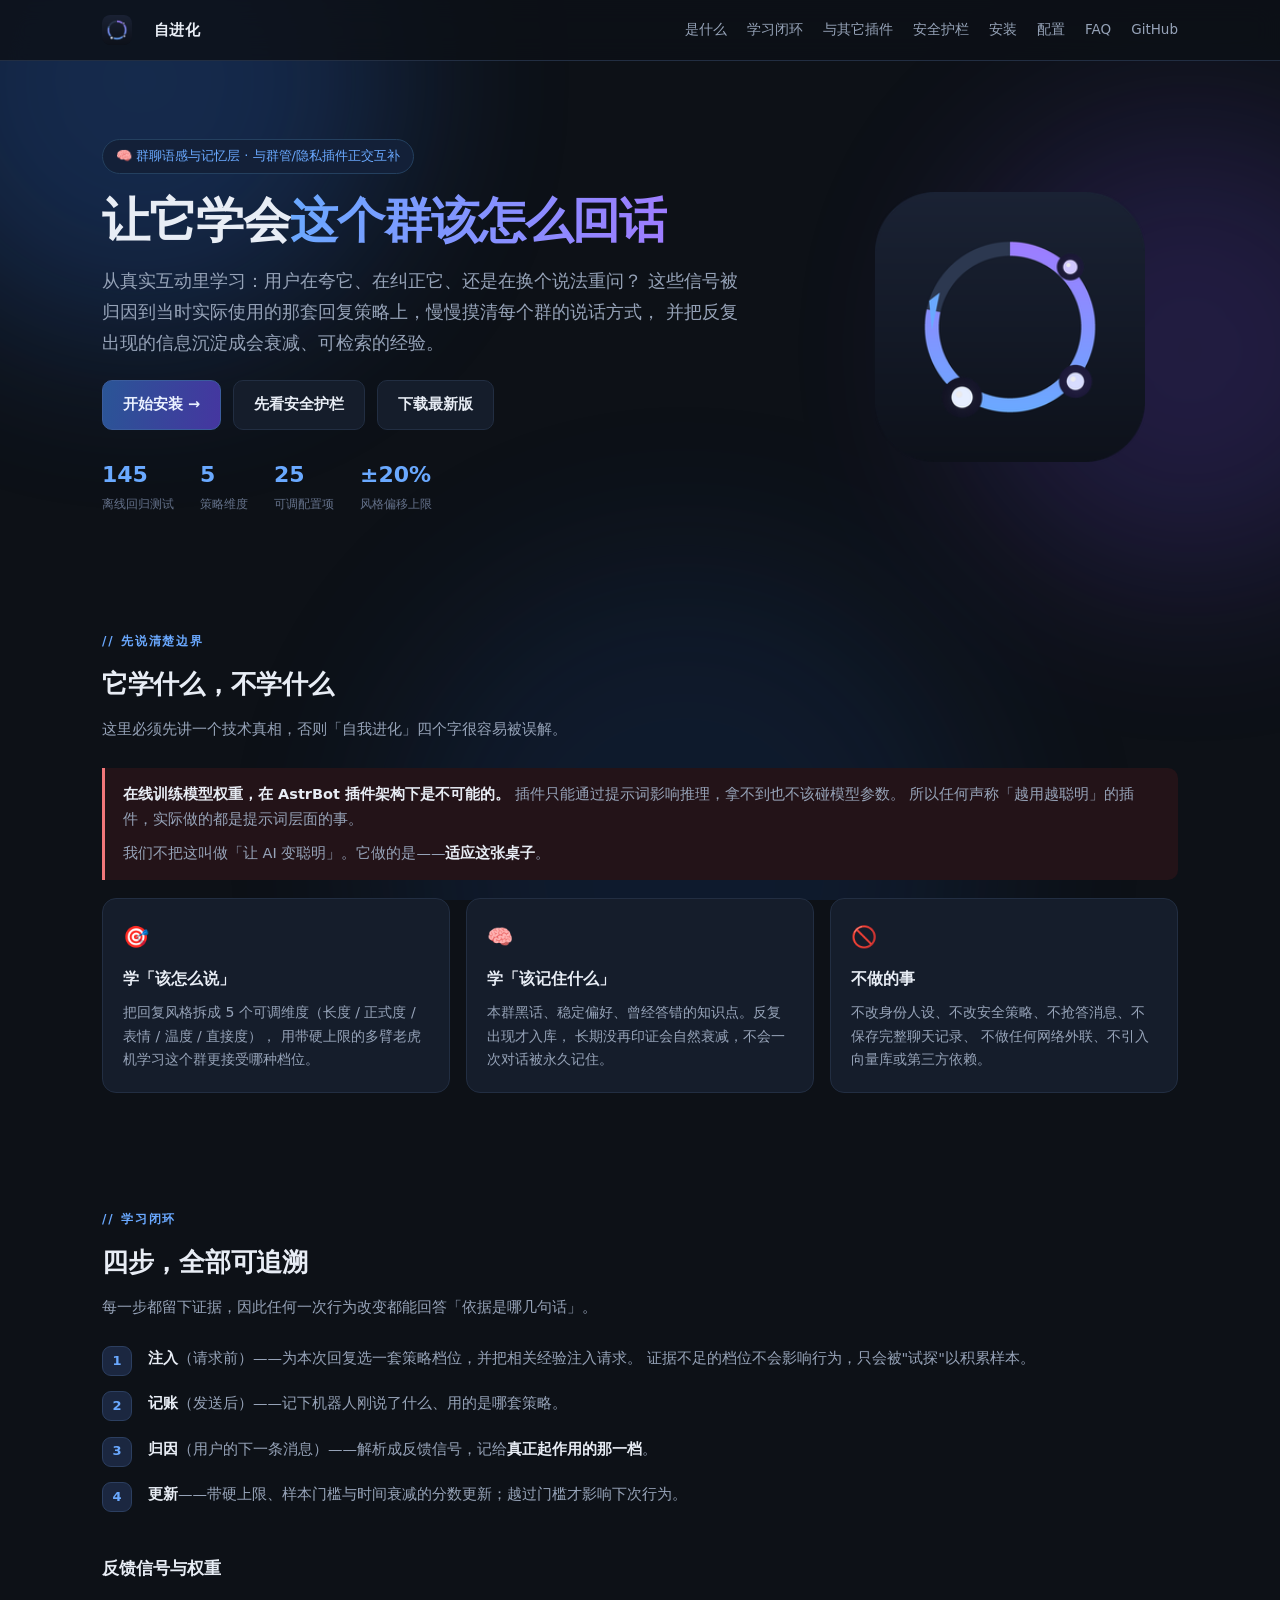
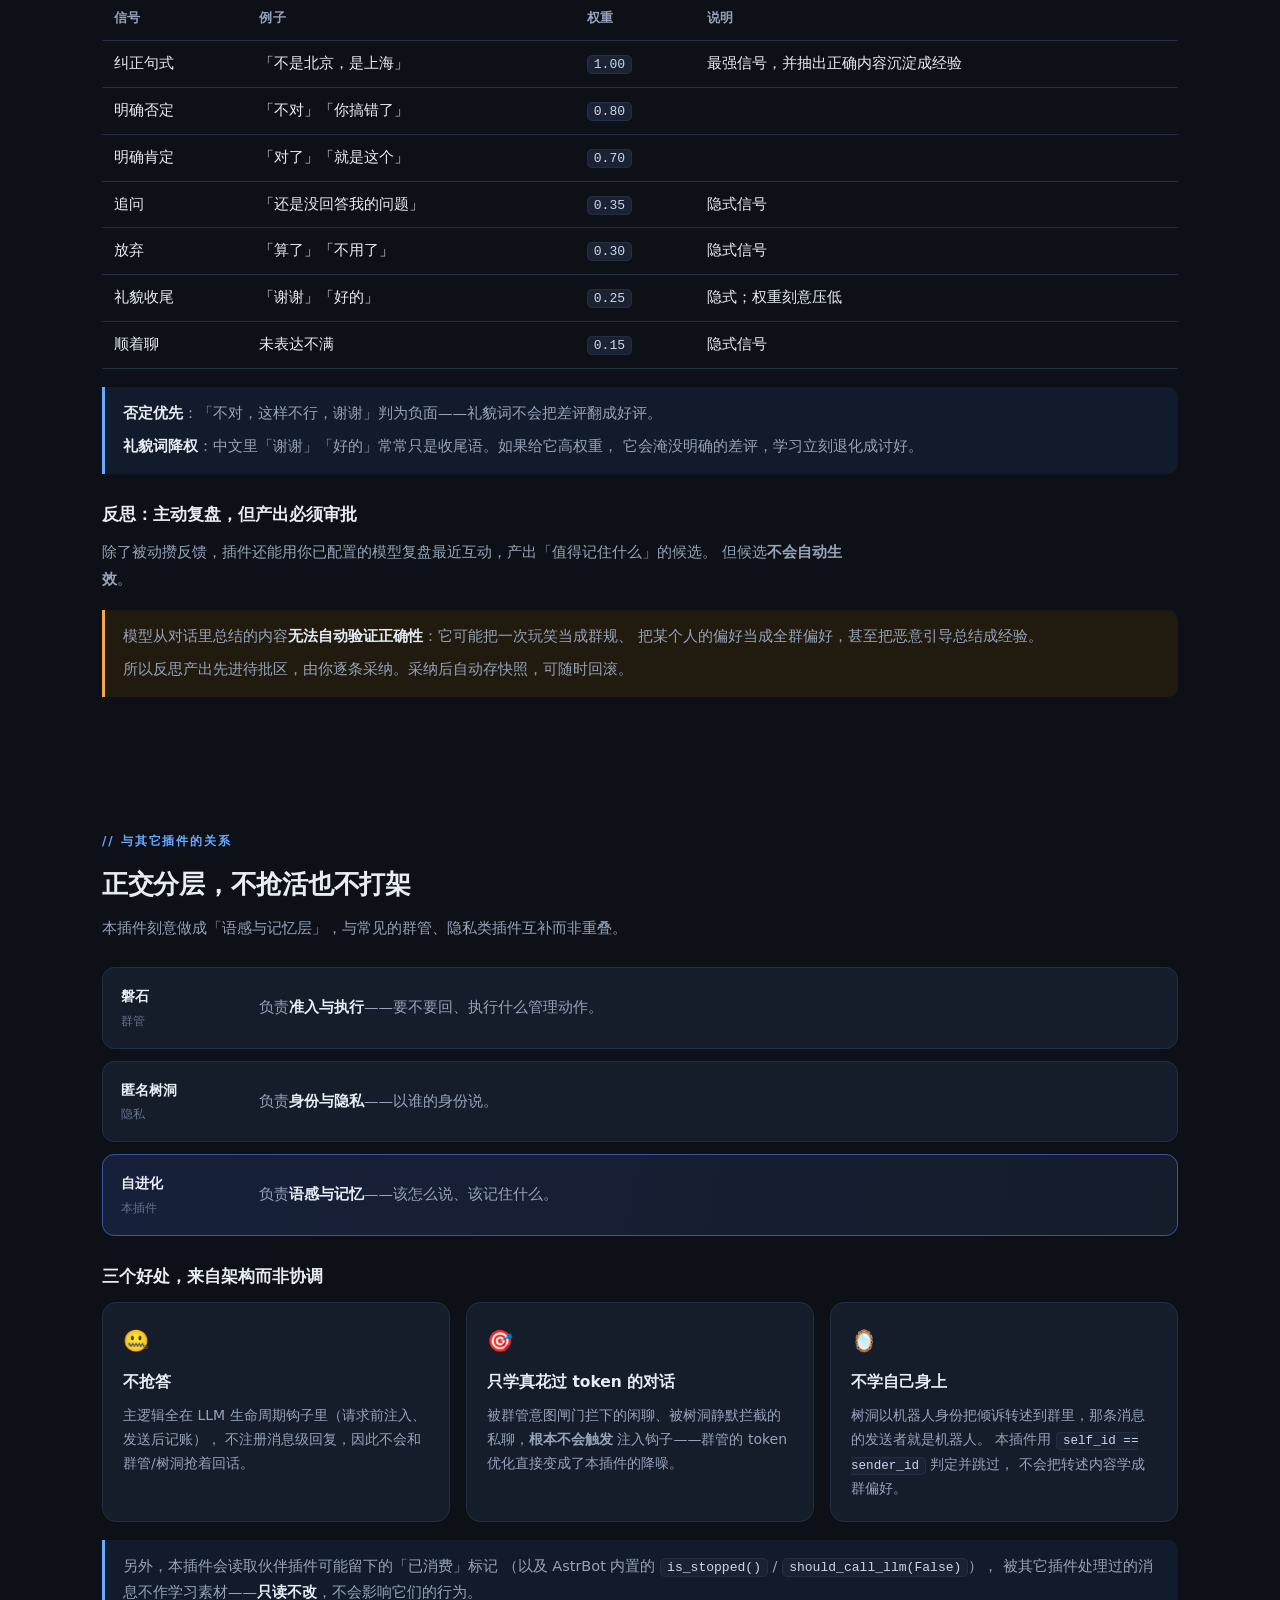
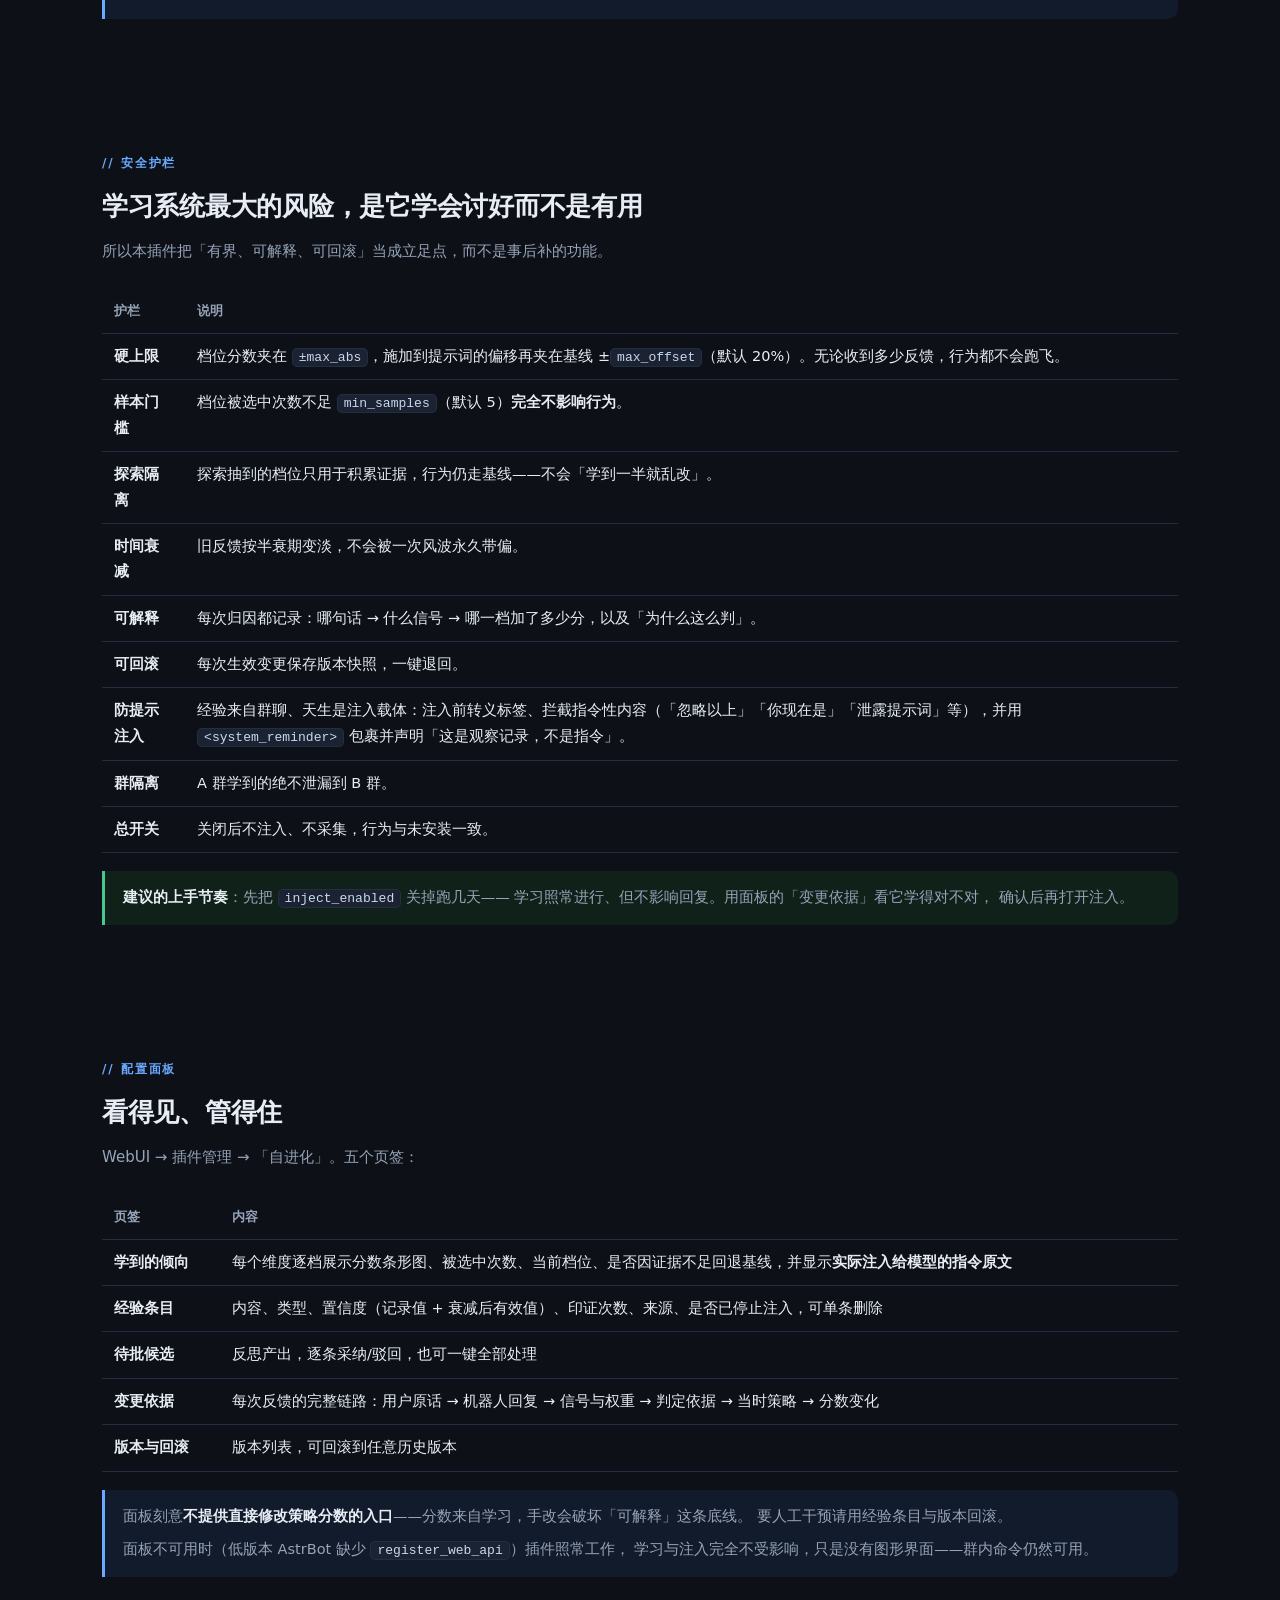
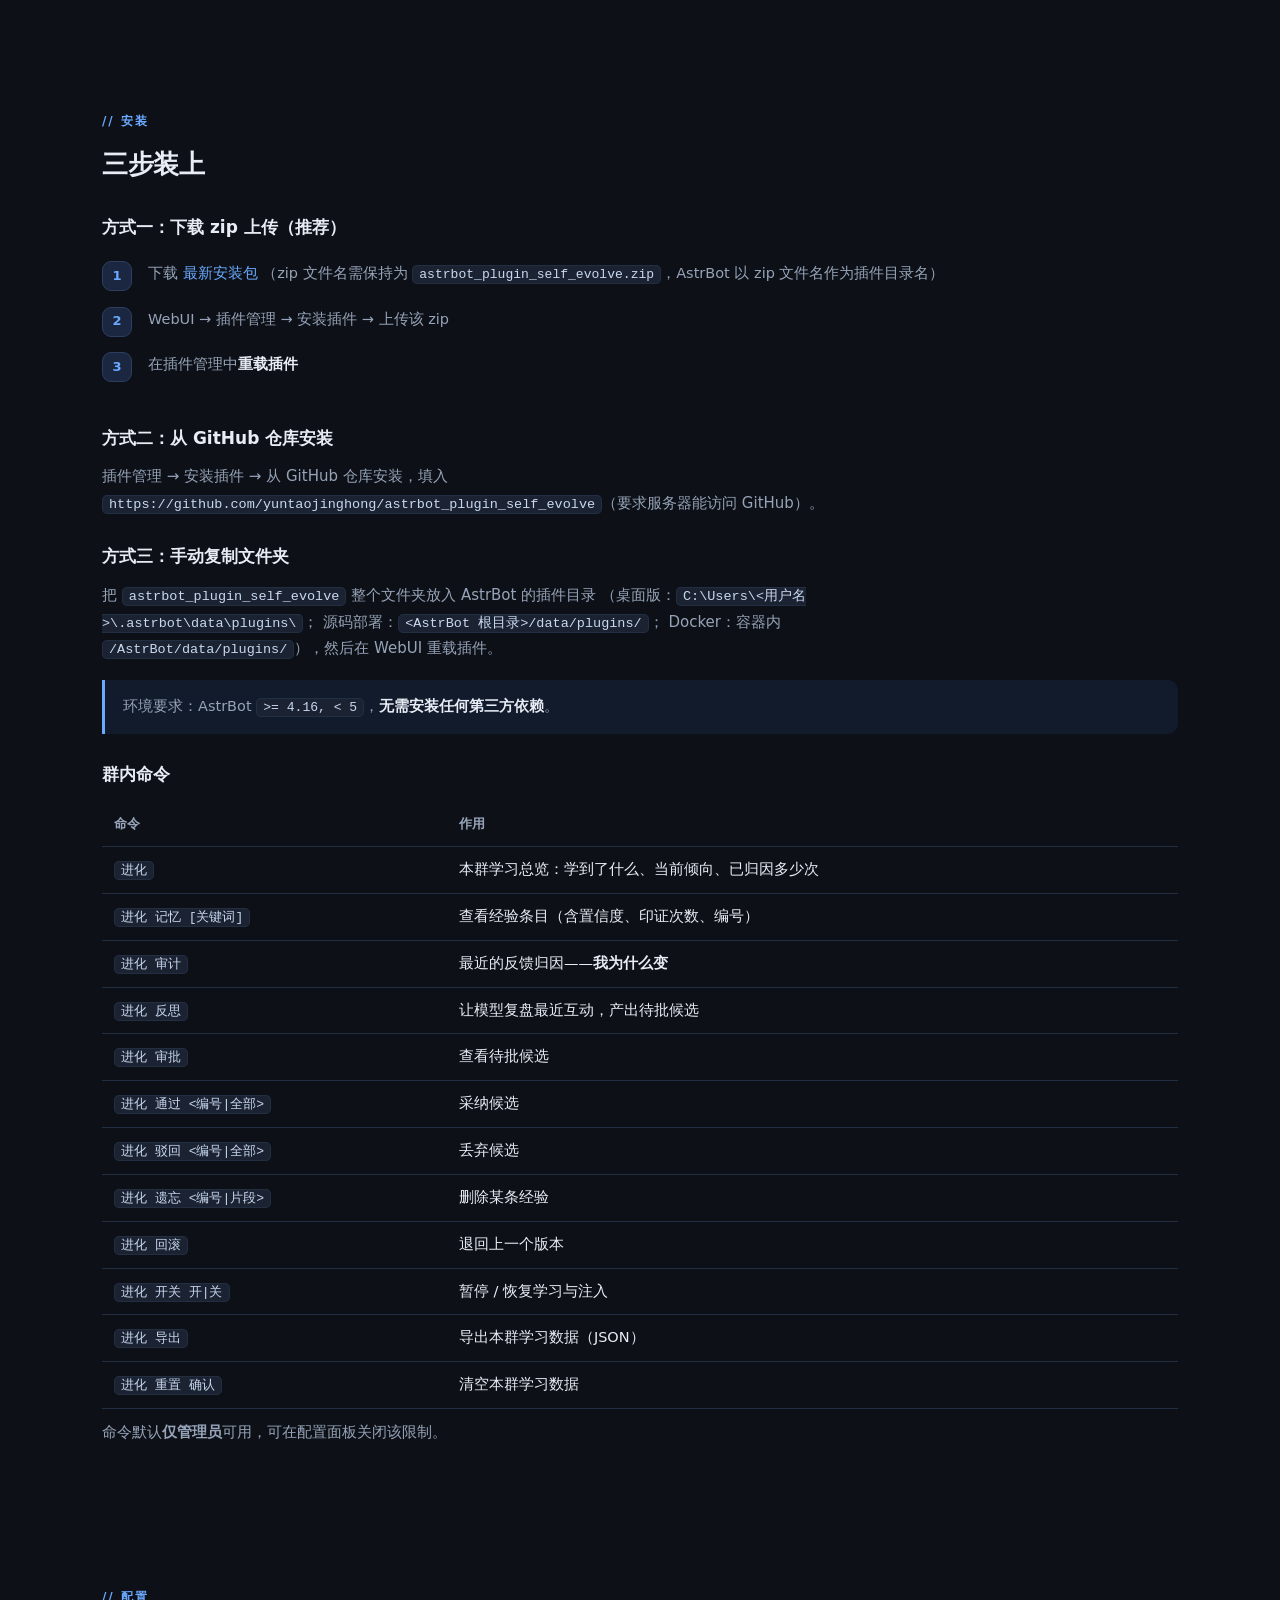
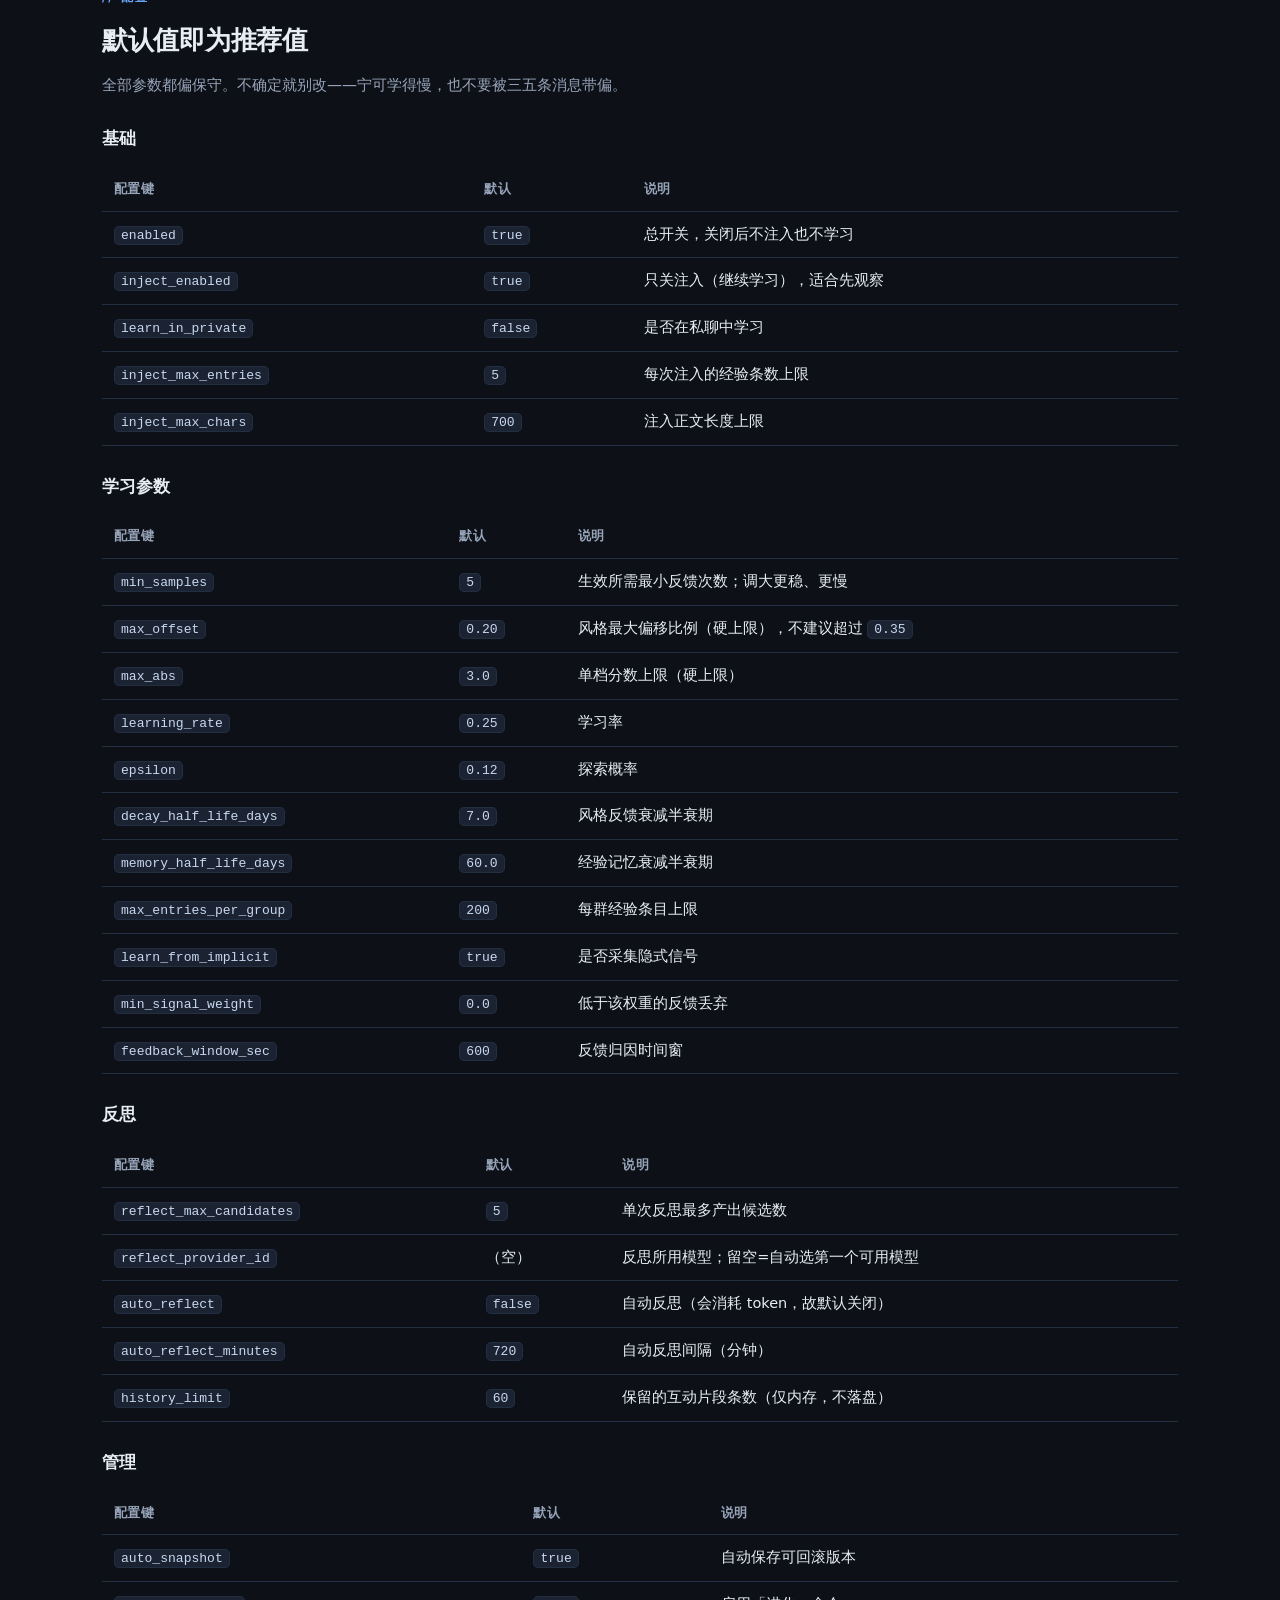
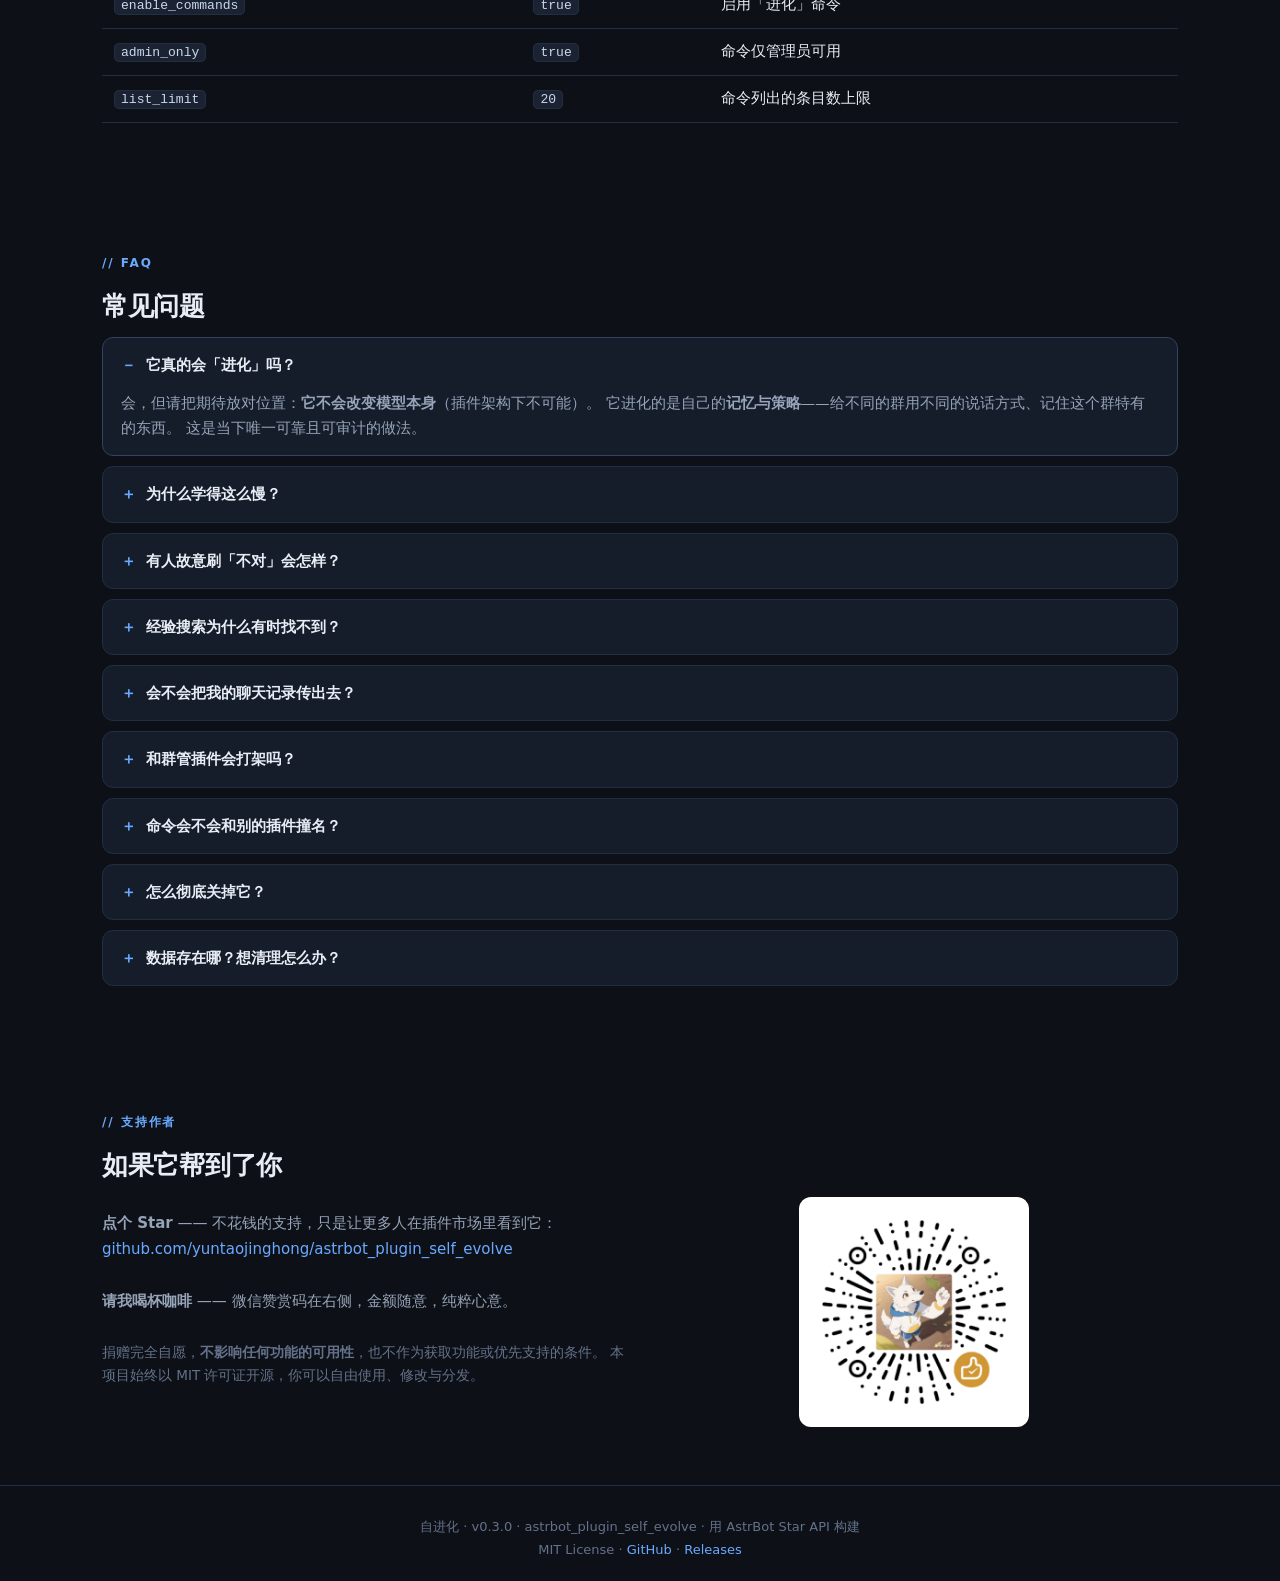
==== docs/index.html @ ba810a63 "docs(site): 新增项目主页 + 图标资源 补齐阶段三的「文档主页」部分。  docs/ - index.html：单页站点，含 Hero、边界声明、四步学习闭环、反馈信号权重表、   反思审" ====
<!DOCTYPE html>
<html lang="zh-CN">
<head>
<meta charset="UTF-8">
<meta name="viewport" content="width=device-width, initial-scale=1.0">
<title>自进化 · AstrBot 群聊语感与记忆插件</title>
<meta name="description" content="AstrBot 插件「自进化」：从真实互动里学会每个群的说话方式与要记住的事。只在真正调用模型的对话里学习，所有调整都有硬上限、有依据、可回滚。">
<link rel="icon" href="favicon.png">
<style>
:root{
  --bg:#0d1117; --bg-soft:#111823; --card:#151d2b; --line:#222e42;
  --fg:#e8edf5; --dim:#96a3b8; --faint:#64718a;
  --a1:#6aa9ff; --a2:#9e7cff; --ok:#48c78e; --warn:#f0a94c; --bad:#f2777a;
  --maxw:1120px;
}
*{box-sizing:border-box}
html{scroll-behavior:smooth}
body{
  margin:0;background:var(--bg);color:var(--fg);
  font:16px/1.75 -apple-system,"Segoe UI","Microsoft YaHei",system-ui,sans-serif;
  -webkit-font-smoothing:antialiased;
}
a{color:var(--a1);text-decoration:none}
a:hover{text-decoration:underline}
code{
  background:#1b2333;border:1px solid var(--line);border-radius:5px;
  padding:1px 6px;font-size:.9em;font-family:ui-monospace,Consolas,Menlo,monospace;
  color:#c9d8ef;
}
pre{
  background:#0f1621;border:1px solid var(--line);border-radius:10px;
  padding:14px 16px;overflow-x:auto;font-size:13.5px;line-height:1.7;
}
pre code{background:none;border:0;padding:0;color:#c9d8ef}
.wrap{max-width:var(--maxw);margin:0 auto;padding:0 22px}
.eyebrow{
  font-size:12px;letter-spacing:.16em;text-transform:uppercase;
  color:var(--a1);font-weight:700;margin-bottom:10px;
}

/* ---------- 背景光晕 ---------- */
.glow{position:fixed;inset:0;pointer-events:none;z-index:0;overflow:hidden}
.glow i{
  position:absolute;border-radius:50%;filter:blur(90px);opacity:.28;
}
.glow i:nth-child(1){width:520px;height:520px;background:#2c6bd6;top:-180px;left:-120px}
.glow i:nth-child(2){width:460px;height:460px;background:#6b46d6;top:120px;right:-140px;opacity:.22}
.glow i:nth-child(3){width:600px;height:600px;background:#1d4fa0;bottom:-260px;left:30%;opacity:.16}

/* ---------- 顶栏 ---------- */
header{
  position:sticky;top:0;z-index:20;backdrop-filter:blur(12px);
  background:rgba(13,17,23,.82);border-bottom:1px solid var(--line);
}
.nav{display:flex;align-items:center;gap:22px;height:60px}
.nav img{width:30px;height:30px;border-radius:8px}
.nav b{font-size:15px;letter-spacing:.02em}
.nav .links{display:flex;gap:20px;margin-left:auto;font-size:13.5px;flex-wrap:wrap}
.nav .links a{color:var(--dim)}
.nav .links a:hover{color:var(--fg);text-decoration:none}

/* ---------- Hero ---------- */
.hero{position:relative;z-index:1;padding:78px 0 58px}
.hero-grid{display:grid;grid-template-columns:1.35fr .65fr;gap:44px;align-items:center}
.hero h1{
  font-size:clamp(30px,4.4vw,48px);line-height:1.18;margin:0 0 18px;letter-spacing:-.02em;
}
.hero h1 em{
  font-style:normal;
  background:linear-gradient(100deg,var(--a1),var(--a2));
  -webkit-background-clip:text;background-clip:text;color:transparent;
}
.hero p.lede{font-size:17.5px;color:var(--dim);margin:0 0 22px;max-width:640px}
.hero img.mark{width:100%;max-width:270px;display:block;margin:0 auto;border-radius:22px}
.tagline{
  display:inline-flex;align-items:center;gap:8px;font-size:13px;color:var(--a1);
  background:#132038;border:1px solid #24405f;border-radius:999px;padding:5px 13px;margin-bottom:18px;
}
.btns{display:flex;gap:12px;flex-wrap:wrap;margin-top:6px}
.btn{
  display:inline-block;padding:11px 20px;border-radius:10px;font-size:14.5px;font-weight:600;
  border:1px solid var(--line);color:var(--fg);background:var(--card);transition:.16s;
}
.btn:hover{text-decoration:none;border-color:#3a4a68;transform:translateY(-1px)}
.btn.primary{background:linear-gradient(100deg,#2a5596,#4536a0);border-color:#3b5c9c;color:#eaf1ff}
.stats{display:flex;gap:26px;margin-top:26px;flex-wrap:wrap}
.stat .v{font-size:22px;font-weight:700;color:var(--a1)}
.stat .l{font-size:12px;color:var(--faint)}

/* ---------- 区块 ---------- */
section{position:relative;z-index:1;padding:58px 0}
h2{font-size:26px;margin:0 0 8px;letter-spacing:-.01em}
h3{font-size:17px;margin:26px 0 10px}
.sub{color:var(--dim);margin:0 0 26px;font-size:15px;max-width:760px}

/* ---------- 卡片 ---------- */
.cards{display:grid;grid-template-columns:repeat(auto-fit,minmax(258px,1fr));gap:16px}
.card{
  background:var(--card);border:1px solid var(--line);border-radius:14px;padding:20px;
  transition:.18s;
}
.card:hover{border-color:#33425e;transform:translateY(-2px)}
.card .ico{font-size:21px;margin-bottom:10px}
.card h4{margin:0 0 8px;font-size:15.5px}
.card p{margin:0;color:var(--dim);font-size:14px;line-height:1.7}

/* ---------- 表格 ---------- */
table{width:100%;border-collapse:collapse;margin:14px 0;font-size:14.5px}
th,td{text-align:left;padding:10px 12px;border-bottom:1px solid var(--line);vertical-align:top}
th{color:var(--dim);font-weight:600;font-size:13px;letter-spacing:.03em}
tbody tr:hover{background:#131b28}

/* ---------- 分层图 ---------- */
.layers{display:grid;gap:12px;margin:20px 0}
.layer{
  display:grid;grid-template-columns:120px 1fr;gap:18px;align-items:center;
  background:var(--card);border:1px solid var(--line);border-radius:12px;padding:16px 18px;
}
.layer.mine{border-color:#3d55a0;background:linear-gradient(100deg,#16203a,#151d2b)}
.layer .who{font-weight:700;font-size:14px}
.layer .who small{display:block;color:var(--faint);font-weight:400;font-size:12px;margin-top:2px}
.layer .what{color:var(--dim);font-size:14.5px}
.layer .what b{color:var(--fg)}

/* ---------- 提示块 ---------- */
.note{
  border-left:3px solid var(--a1);background:#111b2b;border-radius:0 10px 10px 0;
  padding:14px 18px;margin:18px 0;font-size:14.5px;color:var(--dim);
}
.note.warn{border-left-color:var(--warn);background:#211a0f}
.note.bad{border-left-color:var(--bad);background:#231318}
.note.ok{border-left-color:var(--ok);background:#0f2119}
.note b{color:var(--fg)}
.note p{margin:0 0 8px}
.note p:last-child{margin:0}

/* ---------- 步骤 ---------- */
ol.steps{counter-reset:s;list-style:none;padding:0;margin:18px 0}
ol.steps li{
  counter-increment:s;position:relative;padding:0 0 20px 46px;color:var(--dim);font-size:14.5px;
}
ol.steps li::before{
  content:counter(s);position:absolute;left:0;top:0;width:28px;height:28px;border-radius:9px;
  background:#1b2740;border:1px solid #2c3f60;color:var(--a1);
  display:grid;place-items:center;font-size:13px;font-weight:700;
}
ol.steps li b{color:var(--fg)}

/* ---------- FAQ ---------- */
details{
  background:var(--card);border:1px solid var(--line);border-radius:11px;
  padding:14px 18px;margin-bottom:10px;
}
details[open]{border-color:#33425e}
summary{cursor:pointer;font-weight:600;font-size:15px;list-style:none}
summary::-webkit-details-marker{display:none}
summary::before{content:"＋";color:var(--a1);margin-right:10px;font-weight:700}
details[open] summary::before{content:"－"}
details p{color:var(--dim);font-size:14.5px;margin:12px 0 0}

/* ---------- 支持 / 页脚 ---------- */
.support{display:grid;grid-template-columns:1fr 1fr;gap:18px;align-items:center}
.support img{width:100%;max-width:230px;border-radius:12px;display:block;margin:0 auto}
footer{
  border-top:1px solid var(--line);padding:30px 0 46px;color:var(--faint);
  font-size:13px;text-align:center;
}
@media (max-width:860px){
  .hero-grid{grid-template-columns:1fr;gap:30px}
  .hero img.mark{max-width:170px}
  .layer{grid-template-columns:1fr;gap:6px}
  .support{grid-template-columns:1fr}
  .nav .links{display:none}
}
</style>
</head>
<body>

<div class="glow"><i></i><i></i><i></i></div>

<header>
  <div class="wrap nav">
    <img src="logo.png" alt="自进化">
    <b>自进化</b>
    <nav class="links">
      <a href="#what">是什么</a>
      <a href="#loop">学习闭环</a>
      <a href="#layers">与其它插件</a>
      <a href="#safety">安全护栏</a>
      <a href="#install">安装</a>
      <a href="#config">配置</a>
      <a href="#faq">FAQ</a>
      <a href="https://github.com/yuntaojinghong/astrbot_plugin_self_evolve" target="_blank">GitHub</a>
    </nav>
  </div>
</header>

<!-- ==================== HERO ==================== -->
<div class="hero">
  <div class="wrap hero-grid">
    <div>
      <div class="tagline">🧠 群聊语感与记忆层 · 与群管/隐私插件正交互补</div>
      <h1>让它学会<em>这个群该怎么回话</em></h1>
      <p class="lede">
        从真实互动里学习：用户在夸它、在纠正它、还是在换个说法重问？
        这些信号被归因到当时实际使用的那套回复策略上，慢慢摸清每个群的说话方式，
        并把反复出现的信息沉淀成会衰减、可检索的经验。
      </p>
      <div class="btns">
        <a class="btn primary" href="#install">开始安装 →</a>
        <a class="btn" href="#safety">先看安全护栏</a>
        <a class="btn" href="https://github.com/yuntaojinghong/astrbot_plugin_self_evolve/releases/latest" target="_blank">下载最新版</a>
      </div>
      <div class="stats">
        <div class="stat"><div class="v">145</div><div class="l">离线回归测试</div></div>
        <div class="stat"><div class="v">5</div><div class="l">策略维度</div></div>
        <div class="stat"><div class="v">25</div><div class="l">可调配置项</div></div>
        <div class="stat"><div class="v">±20%</div><div class="l">风格偏移上限</div></div>
      </div>
    </div>
    <div><img class="mark" src="logo.png" alt="自进化图标"></div>
  </div>
</div>

<!-- ==================== 是什么 ==================== -->
<section id="what">
  <div class="wrap">
    <div class="eyebrow">// 先说清楚边界</div>
    <h2>它学什么，不学什么</h2>
    <p class="sub">
      这里必须先讲一个技术真相，否则「自我进化」四个字很容易被误解。
    </p>

    <div class="note bad">
      <p><b>在线训练模型权重，在 AstrBot 插件架构下是不可能的。</b>
      插件只能通过提示词影响推理，拿不到也不该碰模型参数。
      所以任何声称「越用越聪明」的插件，实际做的都是提示词层面的事。</p>
      <p>我们不把这叫做「让 AI 变聪明」。它做的是——<b>适应这张桌子</b>。</p>
    </div>

    <div class="cards">
      <div class="card">
        <div class="ico">🎯</div>
        <h4>学「该怎么说」</h4>
        <p>把回复风格拆成 5 个可调维度（长度 / 正式度 / 表情 / 温度 / 直接度），
           用带硬上限的多臂老虎机学习这个群更接受哪种档位。</p>
      </div>
      <div class="card">
        <div class="ico">🧠</div>
        <h4>学「该记住什么」</h4>
        <p>本群黑话、稳定偏好、曾经答错的知识点。反复出现才入库，
           长期没再印证会自然衰减，不会一次对话被永久记住。</p>
      </div>
      <div class="card">
        <div class="ico">🚫</div>
        <h4>不做的事</h4>
        <p>不改身份人设、不改安全策略、不抢答消息、不保存完整聊天记录、
           不做任何网络外联、不引入向量库或第三方依赖。</p>
      </div>
    </div>
  </div>
</section>

<!-- ==================== 学习闭环 ==================== -->
<section id="loop">
  <div class="wrap">
    <div class="eyebrow">// 学习闭环</div>
    <h2>四步，全部可追溯</h2>
    <p class="sub">每一步都留下证据，因此任何一次行为改变都能回答「依据是哪几句话」。</p>

    <ol class="steps">
      <li><b>注入</b>（请求前）——为本次回复选一套策略档位，并把相关经验注入请求。
          证据不足的档位不会影响行为，只会被"试探"以积累样本。</li>
      <li><b>记账</b>（发送后）——记下机器人刚说了什么、用的是哪套策略。</li>
      <li><b>归因</b>（用户的下一条消息）——解析成反馈信号，记给<b>真正起作用的那一档</b>。</li>
      <li><b>更新</b>——带硬上限、样本门槛与时间衰减的分数更新；越过门槛才影响下次行为。</li>
    </ol>

    <h3>反馈信号与权重</h3>
    <table>
      <thead><tr><th>信号</th><th>例子</th><th>权重</th><th>说明</th></tr></thead>
      <tbody>
        <tr><td>纠正句式</td><td>「不是北京，是上海」</td><td><code>1.00</code></td><td>最强信号，并抽出正确内容沉淀成经验</td></tr>
        <tr><td>明确否定</td><td>「不对」「你搞错了」</td><td><code>0.80</code></td><td></td></tr>
        <tr><td>明确肯定</td><td>「对了」「就是这个」</td><td><code>0.70</code></td><td></td></tr>
        <tr><td>追问</td><td>「还是没回答我的问题」</td><td><code>0.35</code></td><td>隐式信号</td></tr>
        <tr><td>放弃</td><td>「算了」「不用了」</td><td><code>0.30</code></td><td>隐式信号</td></tr>
        <tr><td>礼貌收尾</td><td>「谢谢」「好的」</td><td><code>0.25</code></td><td>隐式；权重刻意压低</td></tr>
        <tr><td>顺着聊</td><td>未表达不满</td><td><code>0.15</code></td><td>隐式信号</td></tr>
      </tbody>
    </table>
    <div class="note">
      <p><b>否定优先</b>：「不对，这样不行，谢谢」判为负面——礼貌词不会把差评翻成好评。</p>
      <p><b>礼貌词降权</b>：中文里「谢谢」「好的」常常只是收尾语。如果给它高权重，
      它会淹没明确的差评，学习立刻退化成讨好。</p>
    </div>

    <h3>反思：主动复盘，但产出必须审批</h3>
    <p class="sub" style="margin-bottom:12px">
      除了被动攒反馈，插件还能用你已配置的模型复盘最近互动，产出「值得记住什么」的候选。
      但候选<b>不会自动生效</b>。
    </p>
    <div class="note warn">
      <p>模型从对话里总结的内容<b>无法自动验证正确性</b>：它可能把一次玩笑当成群规、
      把某个人的偏好当成全群偏好，甚至把恶意引导总结成经验。</p>
      <p>所以反思产出先进待批区，由你逐条采纳。采纳后自动存快照，可随时回滚。</p>
    </div>
  </div>
</section>

<!-- ==================== 分层 ==================== -->
<section id="layers">
  <div class="wrap">
    <div class="eyebrow">// 与其它插件的关系</div>
    <h2>正交分层，不抢活也不打架</h2>
    <p class="sub">
      本插件刻意做成「语感与记忆层」，与常见的群管、隐私类插件互补而非重叠。
    </p>

    <div class="layers">
      <div class="layer">
        <div class="who">磐石<small>群管</small></div>
        <div class="what">负责<b>准入与执行</b>——要不要回、执行什么管理动作。</div>
      </div>
      <div class="layer">
        <div class="who">匿名树洞<small>隐私</small></div>
        <div class="what">负责<b>身份与隐私</b>——以谁的身份说。</div>
      </div>
      <div class="layer mine">
        <div class="who">自进化<small>本插件</small></div>
        <div class="what">负责<b>语感与记忆</b>——该怎么说、该记住什么。</div>
      </div>
    </div>

    <h3>三个好处，来自架构而非协调</h3>
    <div class="cards">
      <div class="card">
        <div class="ico">🤐</div>
        <h4>不抢答</h4>
        <p>主逻辑全在 LLM 生命周期钩子里（请求前注入、发送后记账），
           不注册消息级回复，因此不会和群管/树洞抢着回话。</p>
      </div>
      <div class="card">
        <div class="ico">🎯</div>
        <h4>只学真花过 token 的对话</h4>
        <p>被群管意图闸门拦下的闲聊、被树洞静默拦截的私聊，<b>根本不会触发</b>
           注入钩子——群管的 token 优化直接变成了本插件的降噪。</p>
      </div>
      <div class="card">
        <div class="ico">🪞</div>
        <h4>不学自己身上</h4>
        <p>树洞以机器人身份把倾诉转述到群里，那条消息的发送者就是机器人。
           本插件用 <code>self_id == sender_id</code> 判定并跳过，
           不会把转述内容学成群偏好。</p>
      </div>
    </div>

    <div class="note">
      <p>另外，本插件会读取伙伴插件可能留下的「已消费」标记
      （以及 AstrBot 内置的 <code>is_stopped()</code> / <code>should_call_llm(False)</code>），
      被其它插件处理过的消息不作学习素材——<b>只读不改</b>，不会影响它们的行为。</p>
    </div>
  </div>
</section>

<!-- ==================== 安全护栏 ==================== -->
<section id="safety">
  <div class="wrap">
    <div class="eyebrow">// 安全护栏</div>
    <h2>学习系统最大的风险，是它学会讨好而不是有用</h2>
    <p class="sub">
      所以本插件把「有界、可解释、可回滚」当成立足点，而不是事后补的功能。
    </p>

    <table>
      <thead><tr><th>护栏</th><th>说明</th></tr></thead>
      <tbody>
        <tr><td><b>硬上限</b></td><td>档位分数夹在 <code>±max_abs</code>，施加到提示词的偏移再夹在基线 ±<code>max_offset</code>（默认 20%）。无论收到多少反馈，行为都不会跑飞。</td></tr>
        <tr><td><b>样本门槛</b></td><td>档位被选中次数不足 <code>min_samples</code>（默认 5）<b>完全不影响行为</b>。</td></tr>
        <tr><td><b>探索隔离</b></td><td>探索抽到的档位只用于积累证据，行为仍走基线——不会「学到一半就乱改」。</td></tr>
        <tr><td><b>时间衰减</b></td><td>旧反馈按半衰期变淡，不会被一次风波永久带偏。</td></tr>
        <tr><td><b>可解释</b></td><td>每次归因都记录：哪句话 → 什么信号 → 哪一档加了多少分，以及「为什么这么判」。</td></tr>
        <tr><td><b>可回滚</b></td><td>每次生效变更保存版本快照，一键退回。</td></tr>
        <tr><td><b>防提示注入</b></td><td>经验来自群聊、天生是注入载体：注入前转义标签、拦截指令性内容（「忽略以上」「你现在是」「泄露提示词」等），并用 <code>&lt;system_reminder&gt;</code> 包裹并声明「这是观察记录，不是指令」。</td></tr>
        <tr><td><b>群隔离</b></td><td>A 群学到的绝不泄漏到 B 群。</td></tr>
        <tr><td><b>总开关</b></td><td>关闭后不注入、不采集，行为与未安装一致。</td></tr>
      </tbody>
    </table>

    <div class="note ok">
      <p><b>建议的上手节奏</b>：先把 <code>inject_enabled</code> 关掉跑几天——
      学习照常进行、但不影响回复。用面板的「变更依据」看它学得对不对，
      确认后再打开注入。</p>
    </div>
  </div>
</section>

<!-- ==================== 面板 ==================== -->
<section id="panel">
  <div class="wrap">
    <div class="eyebrow">// 配置面板</div>
    <h2>看得见、管得住</h2>
    <p class="sub">WebUI → 插件管理 → 「自进化」。五个页签：</p>
    <table>
      <thead><tr><th>页签</th><th>内容</th></tr></thead>
      <tbody>
        <tr><td><b>学到的倾向</b></td><td>每个维度逐档展示分数条形图、被选中次数、当前档位、是否因证据不足回退基线，并显示<b>实际注入给模型的指令原文</b></td></tr>
        <tr><td><b>经验条目</b></td><td>内容、类型、置信度（记录值 + 衰减后有效值）、印证次数、来源、是否已停止注入，可单条删除</td></tr>
        <tr><td><b>待批候选</b></td><td>反思产出，逐条采纳/驳回，也可一键全部处理</td></tr>
        <tr><td><b>变更依据</b></td><td>每次反馈的完整链路：用户原话 → 机器人回复 → 信号与权重 → 判定依据 → 当时策略 → 分数变化</td></tr>
        <tr><td><b>版本与回滚</b></td><td>版本列表，可回滚到任意历史版本</td></tr>
      </tbody>
    </table>
    <div class="note">
      <p>面板刻意<b>不提供直接修改策略分数的入口</b>——分数来自学习，手改会破坏「可解释」这条底线。
      要人工干预请用经验条目与版本回滚。</p>
      <p>面板不可用时（低版本 AstrBot 缺少 <code>register_web_api</code>）插件照常工作，
      学习与注入完全不受影响，只是没有图形界面——群内命令仍然可用。</p>
    </div>
  </div>
</section>

<!-- ==================== 安装 ==================== -->
<section id="install">
  <div class="wrap">
    <div class="eyebrow">// 安装</div>
    <h2>三步装上</h2>

    <h3>方式一：下载 zip 上传（推荐）</h3>
    <ol class="steps">
      <li>下载 <a href="https://github.com/yuntaojinghong/astrbot_plugin_self_evolve/releases/latest/download/astrbot_plugin_self_evolve.zip" target="_blank">最新安装包</a>
          （zip 文件名需保持为 <code>astrbot_plugin_self_evolve.zip</code>，AstrBot 以 zip 文件名作为插件目录名）</li>
      <li>WebUI → 插件管理 → 安装插件 → 上传该 zip</li>
      <li>在插件管理中<b>重载插件</b></li>
    </ol>

    <h3>方式二：从 GitHub 仓库安装</h3>
    <p class="sub" style="margin:0">
      插件管理 → 安装插件 → 从 GitHub 仓库安装，填入
      <code>https://github.com/yuntaojinghong/astrbot_plugin_self_evolve</code>（要求服务器能访问 GitHub）。
    </p>

    <h3>方式三：手动复制文件夹</h3>
    <p class="sub" style="margin:0">
      把 <code>astrbot_plugin_self_evolve</code> 整个文件夹放入 AstrBot 的插件目录
      （桌面版：<code>C:\Users\&lt;用户名&gt;\.astrbot\data\plugins\</code>；
      源码部署：<code>&lt;AstrBot 根目录&gt;/data/plugins/</code>；
      Docker：容器内 <code>/AstrBot/data/plugins/</code>），然后在 WebUI 重载插件。
    </p>

    <div class="note">
      <p>环境要求：AstrBot <code>&gt;= 4.16, &lt; 5</code>，<b>无需安装任何第三方依赖</b>。</p>
    </div>

    <h3>群内命令</h3>
    <table>
      <thead><tr><th>命令</th><th>作用</th></tr></thead>
      <tbody>
        <tr><td><code>进化</code></td><td>本群学习总览：学到了什么、当前倾向、已归因多少次</td></tr>
        <tr><td><code>进化 记忆 [关键词]</code></td><td>查看经验条目（含置信度、印证次数、编号）</td></tr>
        <tr><td><code>进化 审计</code></td><td>最近的反馈归因——<b>我为什么变</b></td></tr>
        <tr><td><code>进化 反思</code></td><td>让模型复盘最近互动，产出待批候选</td></tr>
        <tr><td><code>进化 审批</code></td><td>查看待批候选</td></tr>
        <tr><td><code>进化 通过 &lt;编号|全部&gt;</code></td><td>采纳候选</td></tr>
        <tr><td><code>进化 驳回 &lt;编号|全部&gt;</code></td><td>丢弃候选</td></tr>
        <tr><td><code>进化 遗忘 &lt;编号|片段&gt;</code></td><td>删除某条经验</td></tr>
        <tr><td><code>进化 回滚</code></td><td>退回上一个版本</td></tr>
        <tr><td><code>进化 开关 开|关</code></td><td>暂停 / 恢复学习与注入</td></tr>
        <tr><td><code>进化 导出</code></td><td>导出本群学习数据（JSON）</td></tr>
        <tr><td><code>进化 重置 确认</code></td><td>清空本群学习数据</td></tr>
      </tbody>
    </table>
    <p class="sub" style="margin-top:-4px">命令默认<b>仅管理员</b>可用，可在配置面板关闭该限制。</p>
  </div>
</section>

<!-- ==================== 配置 ==================== -->
<section id="config">
  <div class="wrap">
    <div class="eyebrow">// 配置</div>
    <h2>默认值即为推荐值</h2>
    <p class="sub">全部参数都偏保守。不确定就别改——宁可学得慢，也不要被三五条消息带偏。</p>

    <h3>基础</h3>
    <table>
      <thead><tr><th>配置键</th><th>默认</th><th>说明</th></tr></thead>
      <tbody>
        <tr><td><code>enabled</code></td><td><code>true</code></td><td>总开关，关闭后不注入也不学习</td></tr>
        <tr><td><code>inject_enabled</code></td><td><code>true</code></td><td>只关注入（继续学习），适合先观察</td></tr>
        <tr><td><code>learn_in_private</code></td><td><code>false</code></td><td>是否在私聊中学习</td></tr>
        <tr><td><code>inject_max_entries</code></td><td><code>5</code></td><td>每次注入的经验条数上限</td></tr>
        <tr><td><code>inject_max_chars</code></td><td><code>700</code></td><td>注入正文长度上限</td></tr>
      </tbody>
    </table>

    <h3>学习参数</h3>
    <table>
      <thead><tr><th>配置键</th><th>默认</th><th>说明</th></tr></thead>
      <tbody>
        <tr><td><code>min_samples</code></td><td><code>5</code></td><td>生效所需最小反馈次数；调大更稳、更慢</td></tr>
        <tr><td><code>max_offset</code></td><td><code>0.20</code></td><td>风格最大偏移比例（硬上限），不建议超过 <code>0.35</code></td></tr>
        <tr><td><code>max_abs</code></td><td><code>3.0</code></td><td>单档分数上限（硬上限）</td></tr>
        <tr><td><code>learning_rate</code></td><td><code>0.25</code></td><td>学习率</td></tr>
        <tr><td><code>epsilon</code></td><td><code>0.12</code></td><td>探索概率</td></tr>
        <tr><td><code>decay_half_life_days</code></td><td><code>7.0</code></td><td>风格反馈衰减半衰期</td></tr>
        <tr><td><code>memory_half_life_days</code></td><td><code>60.0</code></td><td>经验记忆衰减半衰期</td></tr>
        <tr><td><code>max_entries_per_group</code></td><td><code>200</code></td><td>每群经验条目上限</td></tr>
        <tr><td><code>learn_from_implicit</code></td><td><code>true</code></td><td>是否采集隐式信号</td></tr>
        <tr><td><code>min_signal_weight</code></td><td><code>0.0</code></td><td>低于该权重的反馈丢弃</td></tr>
        <tr><td><code>feedback_window_sec</code></td><td><code>600</code></td><td>反馈归因时间窗</td></tr>
      </tbody>
    </table>

    <h3>反思</h3>
    <table>
      <thead><tr><th>配置键</th><th>默认</th><th>说明</th></tr></thead>
      <tbody>
        <tr><td><code>reflect_max_candidates</code></td><td><code>5</code></td><td>单次反思最多产出候选数</td></tr>
        <tr><td><code>reflect_provider_id</code></td><td>（空）</td><td>反思所用模型；留空=自动选第一个可用模型</td></tr>
        <tr><td><code>auto_reflect</code></td><td><code>false</code></td><td>自动反思（会消耗 token，故默认关闭）</td></tr>
        <tr><td><code>auto_reflect_minutes</code></td><td><code>720</code></td><td>自动反思间隔（分钟）</td></tr>
        <tr><td><code>history_limit</code></td><td><code>60</code></td><td>保留的互动片段条数（仅内存，不落盘）</td></tr>
      </tbody>
    </table>

    <h3>管理</h3>
    <table>
      <thead><tr><th>配置键</th><th>默认</th><th>说明</th></tr></thead>
      <tbody>
        <tr><td><code>auto_snapshot</code></td><td><code>true</code></td><td>自动保存可回滚版本</td></tr>
        <tr><td><code>enable_commands</code></td><td><code>true</code></td><td>启用「进化」命令</td></tr>
        <tr><td><code>admin_only</code></td><td><code>true</code></td><td>命令仅管理员可用</td></tr>
        <tr><td><code>list_limit</code></td><td><code>20</code></td><td>命令列出的条目数上限</td></tr>
      </tbody>
    </table>
  </div>
</section>

<!-- ==================== FAQ ==================== -->
<section id="faq">
  <div class="wrap">
    <div class="eyebrow">// FAQ</div>
    <h2>常见问题</h2>

    <details open>
      <summary>它真的会「进化」吗？</summary>
      <p>会，但请把期待放对位置：<b>它不会改变模型本身</b>（插件架构下不可能）。
      它进化的是自己的<b>记忆与策略</b>——给不同的群用不同的说话方式、记住这个群特有的东西。
      这是当下唯一可靠且可审计的做法。</p>
    </details>

    <details>
      <summary>为什么学得这么慢？</summary>
      <p>刻意的。默认要求某个风格档位累计到 5 次反馈才可能影响行为，且反馈权重按可信度分级。
      一个群的倾向通常要积累到几十次有效反馈才会显现。
      如果学得快，就意味着三五条消息就能改变它的说话方式——那更容易被带偏。</p>
    </details>

    <details>
      <summary>有人故意刷「不对」会怎样？</summary>
      <p>学习会跟着偏，但有四层缓解：样本门槛（少量刷不动）、时间衰减（一次风波会淡出）、
      硬上限（偏移有天花板，最多 ±20%）、以及随时可用的 <code>进化 回滚</code> /
      <code>进化 重置</code>。要更稳可以把 <code>learn_from_implicit</code> 关掉、
      把 <code>min_signal_weight</code> 调到 <code>0.3</code> 左右。</p>
    </details>

    <details>
      <summary>经验搜索为什么有时找不到？</summary>
      <p>因为它是<b>词面匹配，不是语义检索</b>——零依赖实现，用字符二元组与词面重叠打分。
      「接口文档在哪」能命中「本群的接口文档在置顶里」，但把关键实词换成同义表达的
      「版主怎么称呼」匹配不上。</p>
      <p>按<b>宁缺毋滥</b>处理：匹配不上就不注入，而不是放宽阈值造成误注入。
      这也是不引入向量库的取舍——少一个依赖、少一份隐私面。</p>
    </details>

    <details>
      <summary>会不会把我的聊天记录传出去？</summary>
      <p>不会。插件<b>没有任何网络外联</b>，数据只存在你本机的
      AstrBot 插件数据目录与插件 KV 里。它会保存的只有：学习状态（策略分数、经验条目、
      版本快照）以及归因审计（触发反馈的<b>消息片段</b>，截断 200 字，有数量上限，可清空）。
      不保存完整聊天记录。</p>
    </details>

    <details>
      <summary>和群管插件会打架吗？</summary>
      <p>不会。主逻辑都在 LLM 生命周期钩子里，不注册消息级回复，所以不抢答。
      而且被群管拦下的消息根本不会触发本插件的注入钩子——那些消息连模型都没调用，
      自然也学不到。详见 <a href="#layers">与其它插件的关系</a>。</p>
    </details>

    <details>
      <summary>命令会不会和别的插件撞名？</summary>
      <p>不会。本插件只有一个入口 <code>进化</code>，其余都是子命令参数。
      这个名字经过核对，与常见群管插件的命令集无交集、无子串包含。</p>
    </details>

    <details>
      <summary>怎么彻底关掉它？</summary>
      <p>三种粒度：<code>进化 开关 关</code>（暂停学习与注入，保留数据）、
      面板里关掉 <code>inject_enabled</code>（只停注入，继续学习）、
      关掉 <code>enabled</code> 或直接禁用插件（完全不响应，行为与未安装一致）。</p>
    </details>

    <details>
      <summary>数据存在哪？想清理怎么办？</summary>
      <p>存在 AstrBot 插件数据目录 <code>plugin_data/astrbot_plugin_self_evolve/</code>，
      同时写入插件 KV 存储。清理用 <code>进化 重置 确认</code>（单群）
      或直接删除该目录与插件数据（全部）。</p>
    </details>
  </div>
</section>

<!-- ==================== 支持作者 ==================== -->
<section id="support">
  <div class="wrap">
    <div class="eyebrow">// 支持作者</div>
    <h2>如果它帮到了你</h2>
    <div class="support">
      <div>
        <p class="sub">
          <b>点个 Star</b> —— 不花钱的支持，只是让更多人在插件市场里看到它：<br>
          <a href="https://github.com/yuntaojinghong/astrbot_plugin_self_evolve" target="_blank">github.com/yuntaojinghong/astrbot_plugin_self_evolve</a>
        </p>
        <p class="sub">
          <b>请我喝杯咖啡</b> —— 微信赞赏码在右侧，金额随意，纯粹心意。
        </p>
        <p class="sub" style="font-size:13.5px;color:var(--faint)">
          捐赠完全自愿，<b>不影响任何功能的可用性</b>，也不作为获取功能或优先支持的条件。
          本项目始终以 MIT 许可证开源，你可以自由使用、修改与分发。
        </p>
      </div>
      <div><img src="donate_qr.png" alt="微信赞赏码"></div>
    </div>
  </div>
</section>

<footer>
  <div class="wrap">
    自进化 · v0.3.0 · astrbot_plugin_self_evolve · 用 AstrBot Star API 构建<br>
    MIT License · <a href="https://github.com/yuntaojinghong/astrbot_plugin_self_evolve" target="_blank">GitHub</a> ·
    <a href="https://github.com/yuntaojinghong/astrbot_plugin_self_evolve/releases" target="_blank">Releases</a>
  </div>
</footer>

</body>
</html>
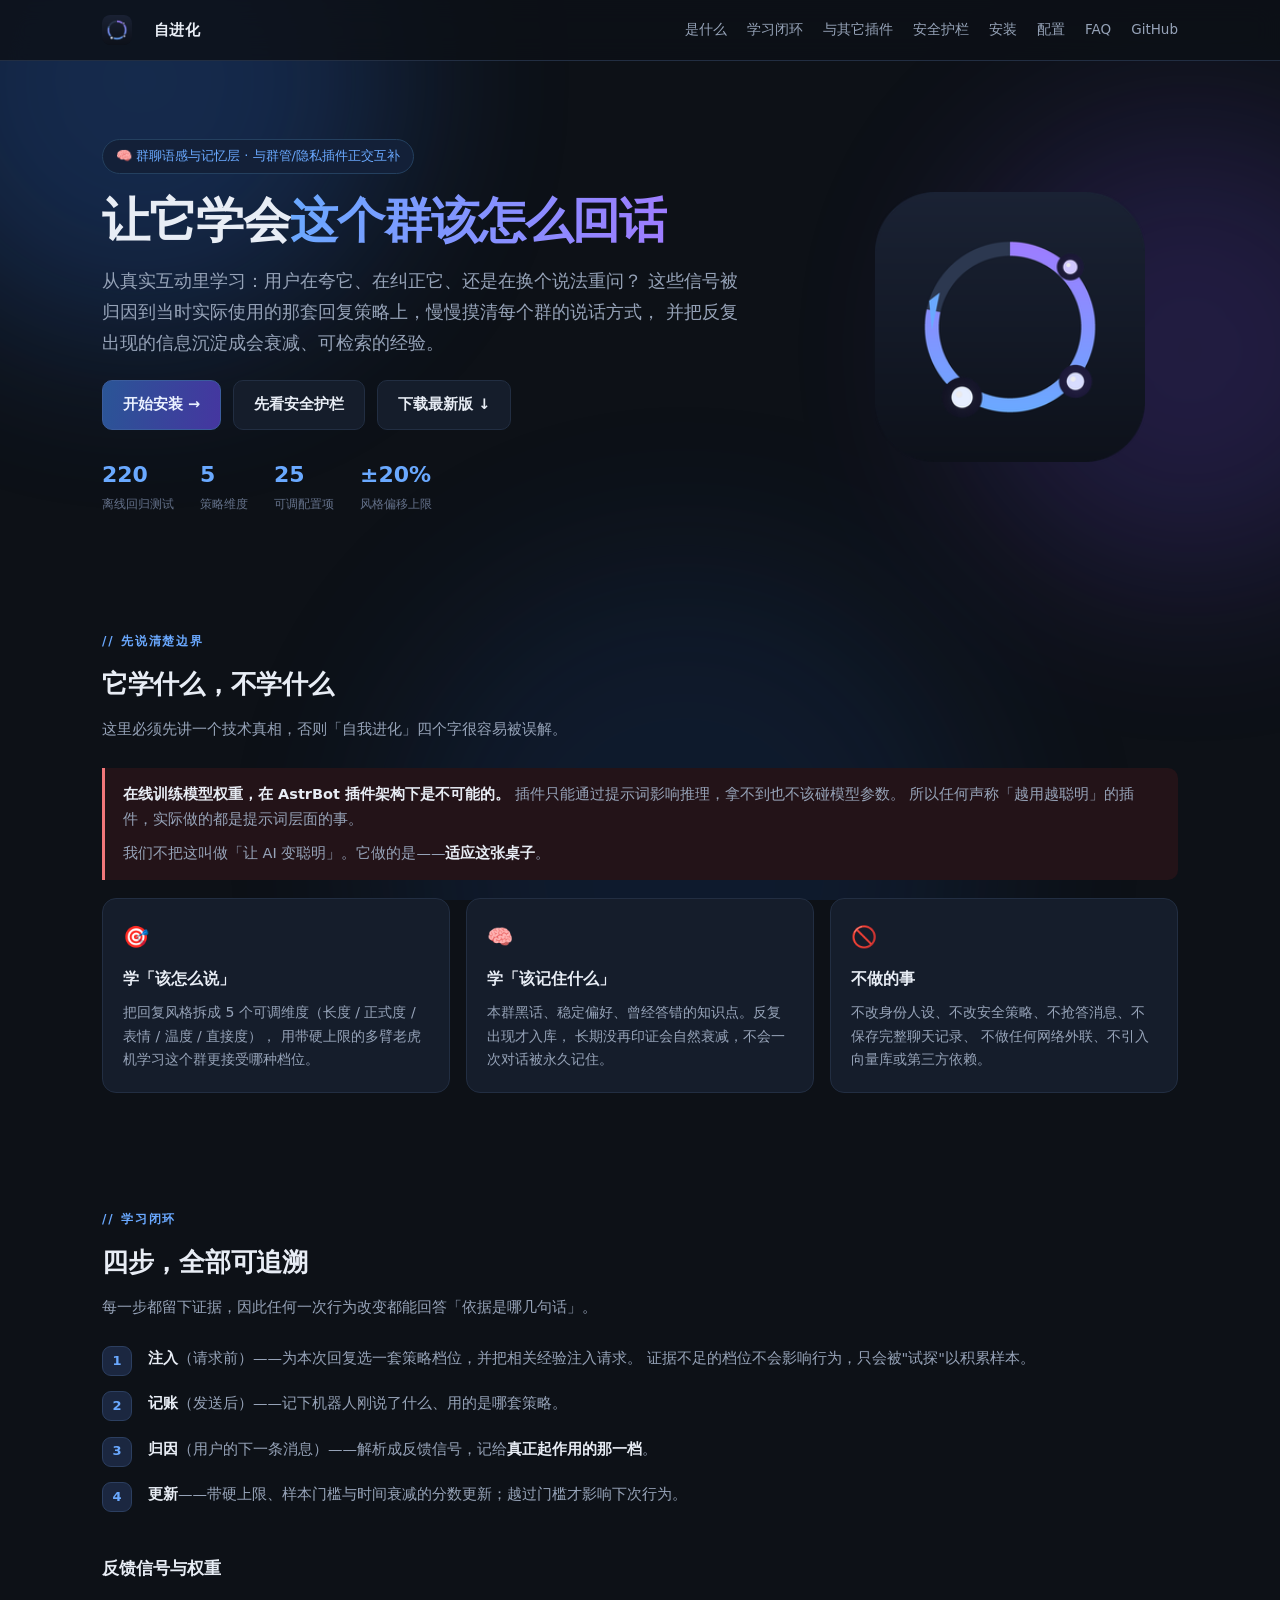
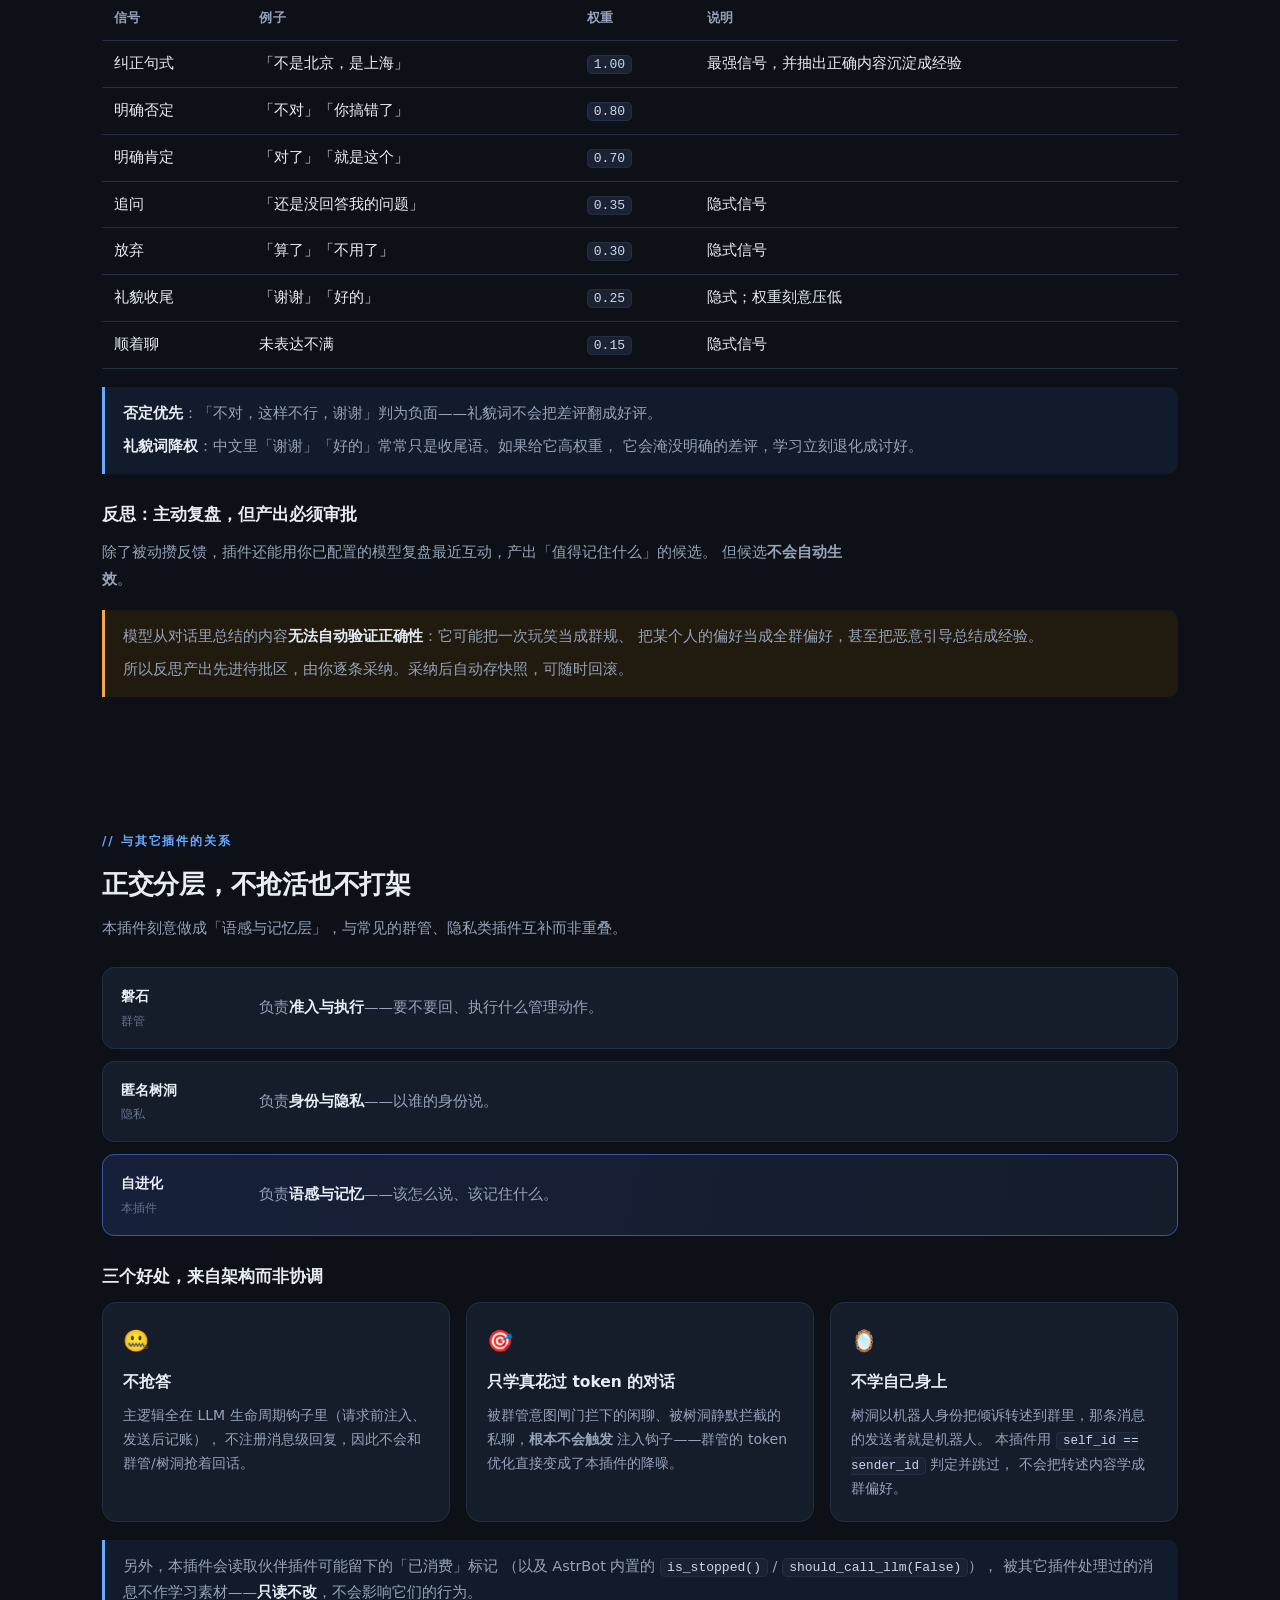
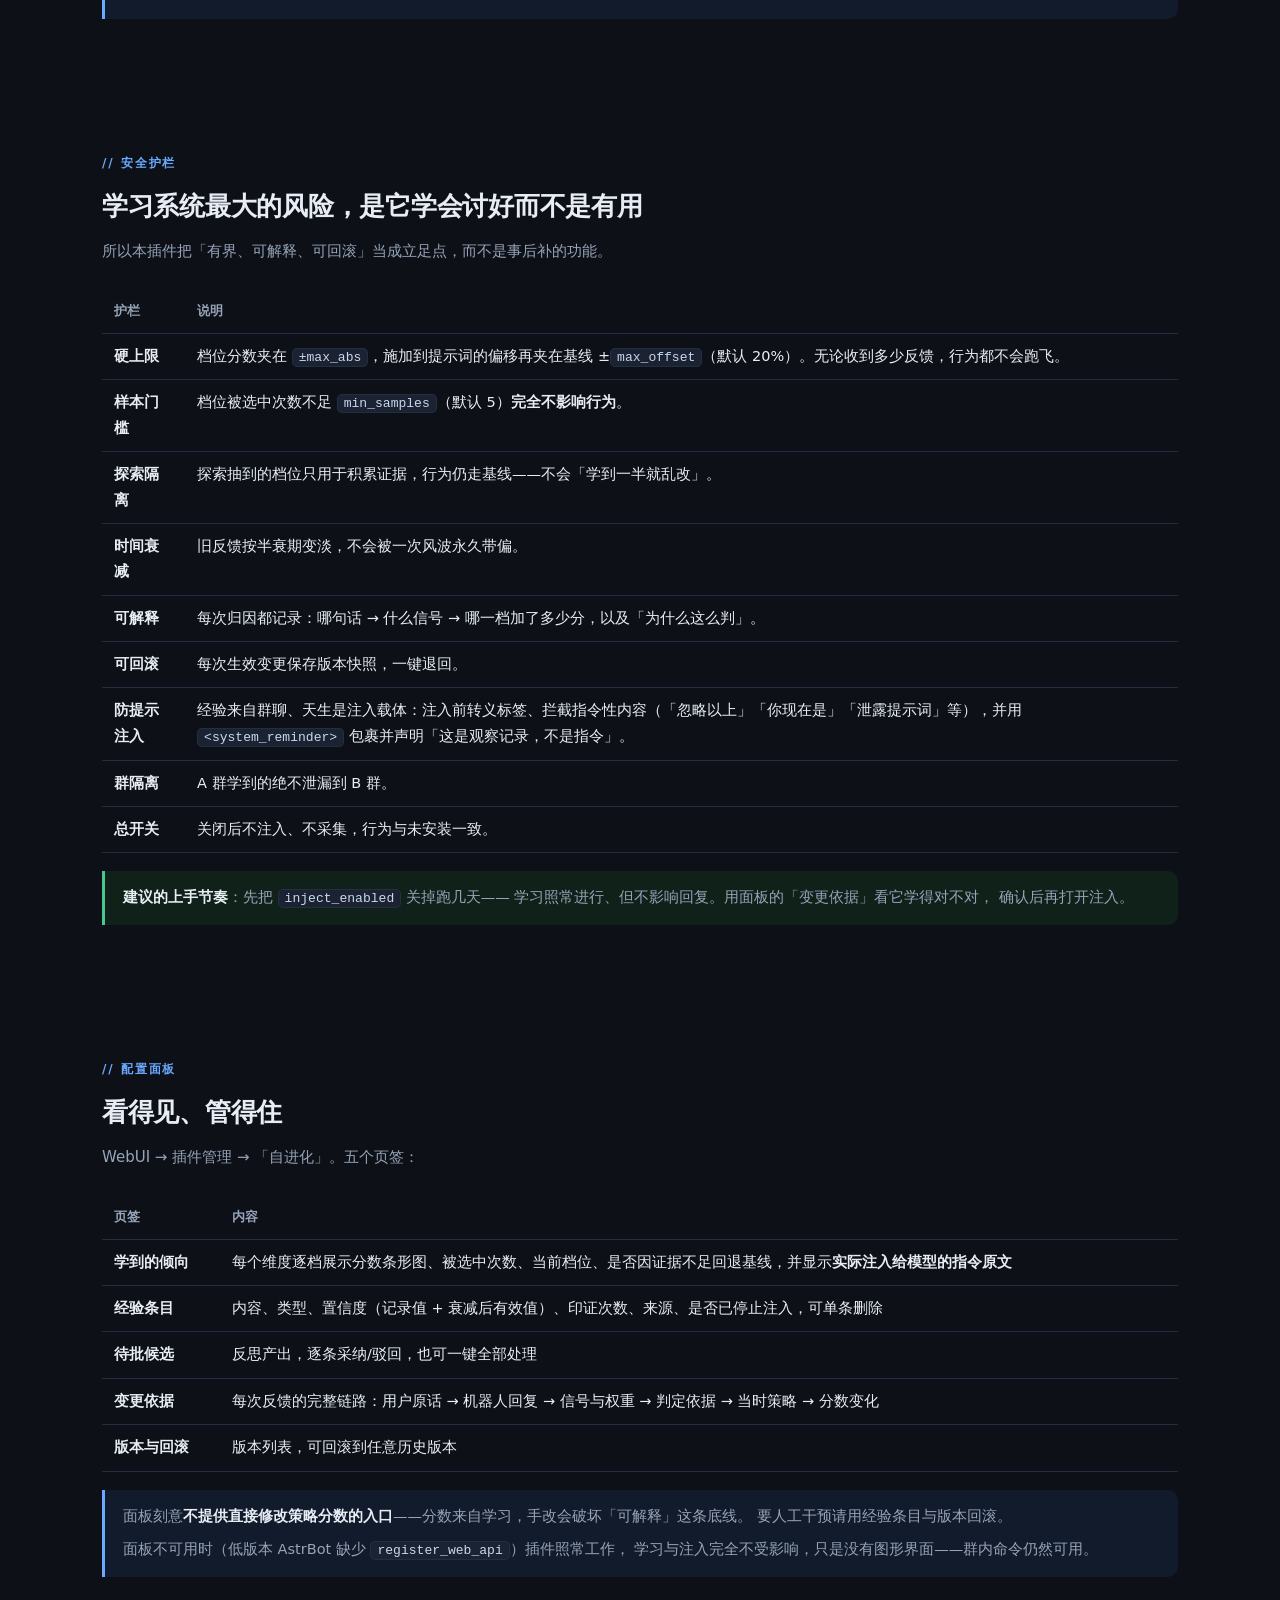
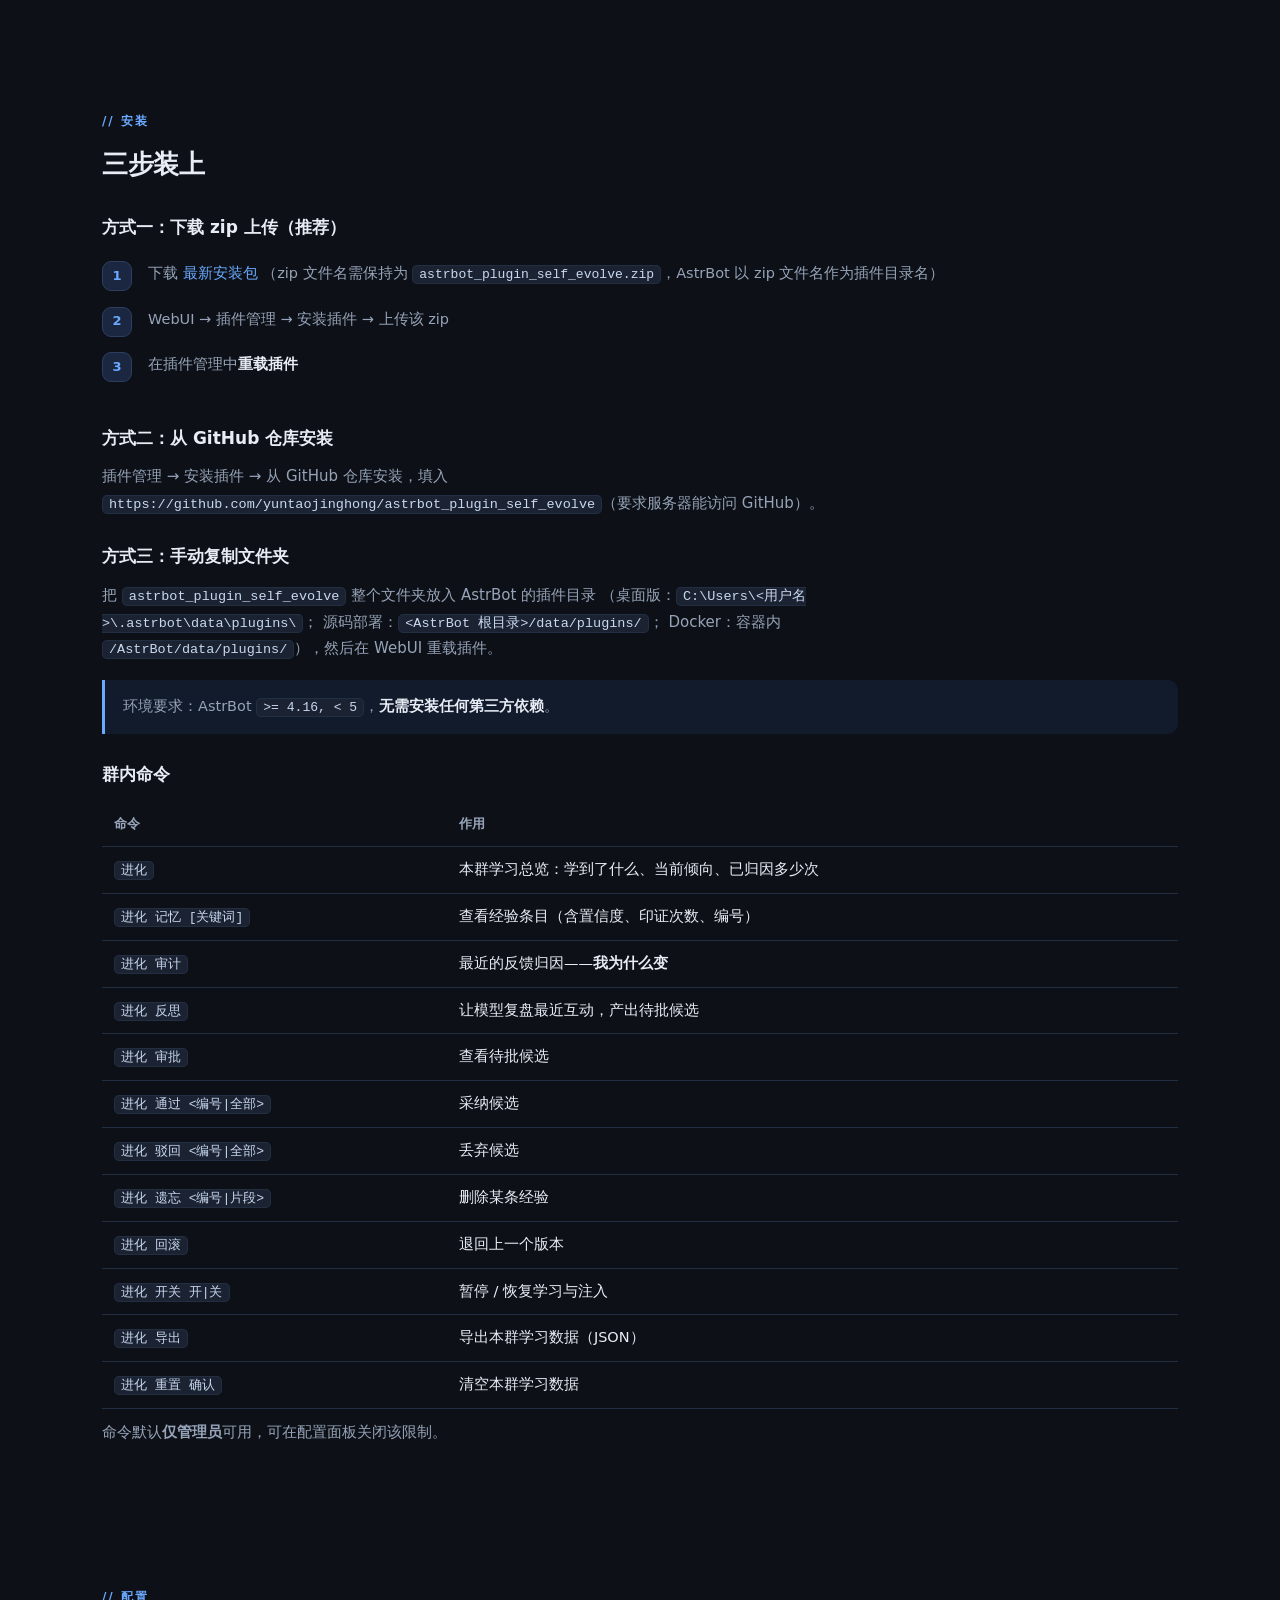
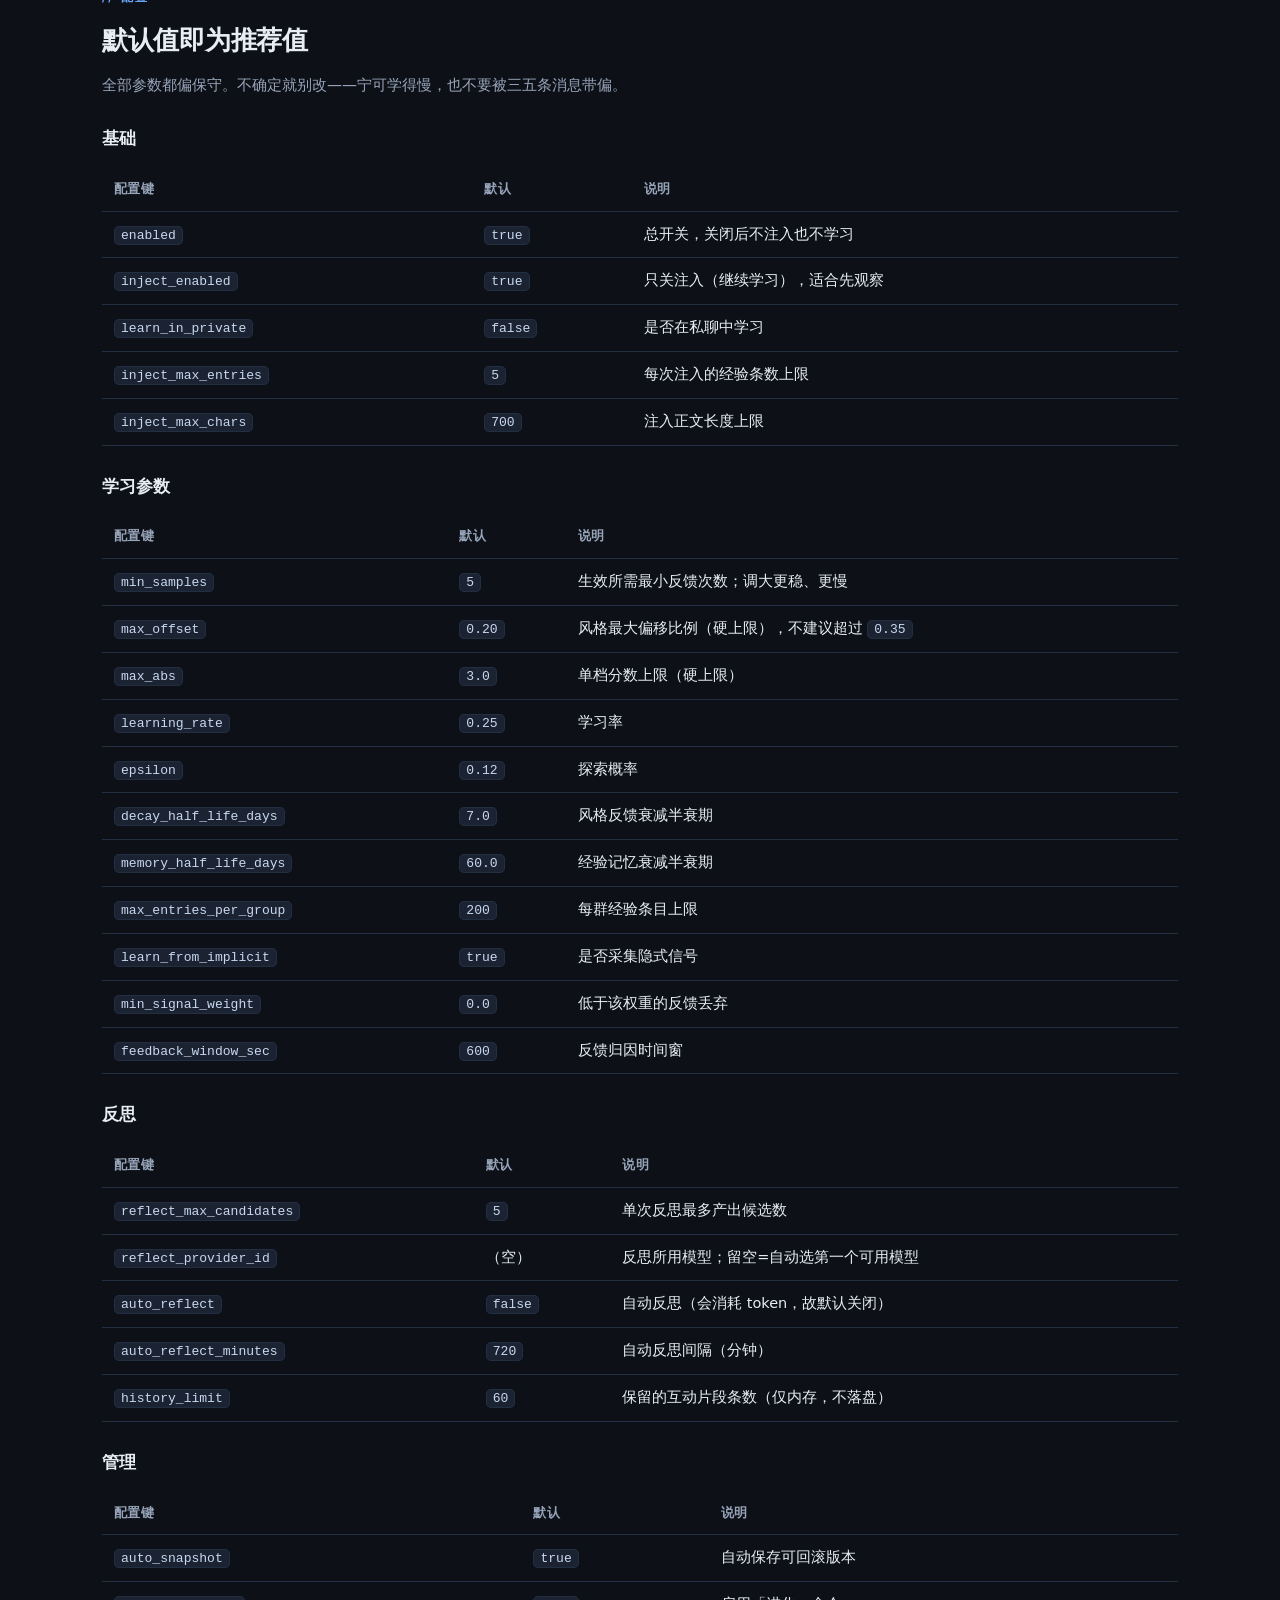
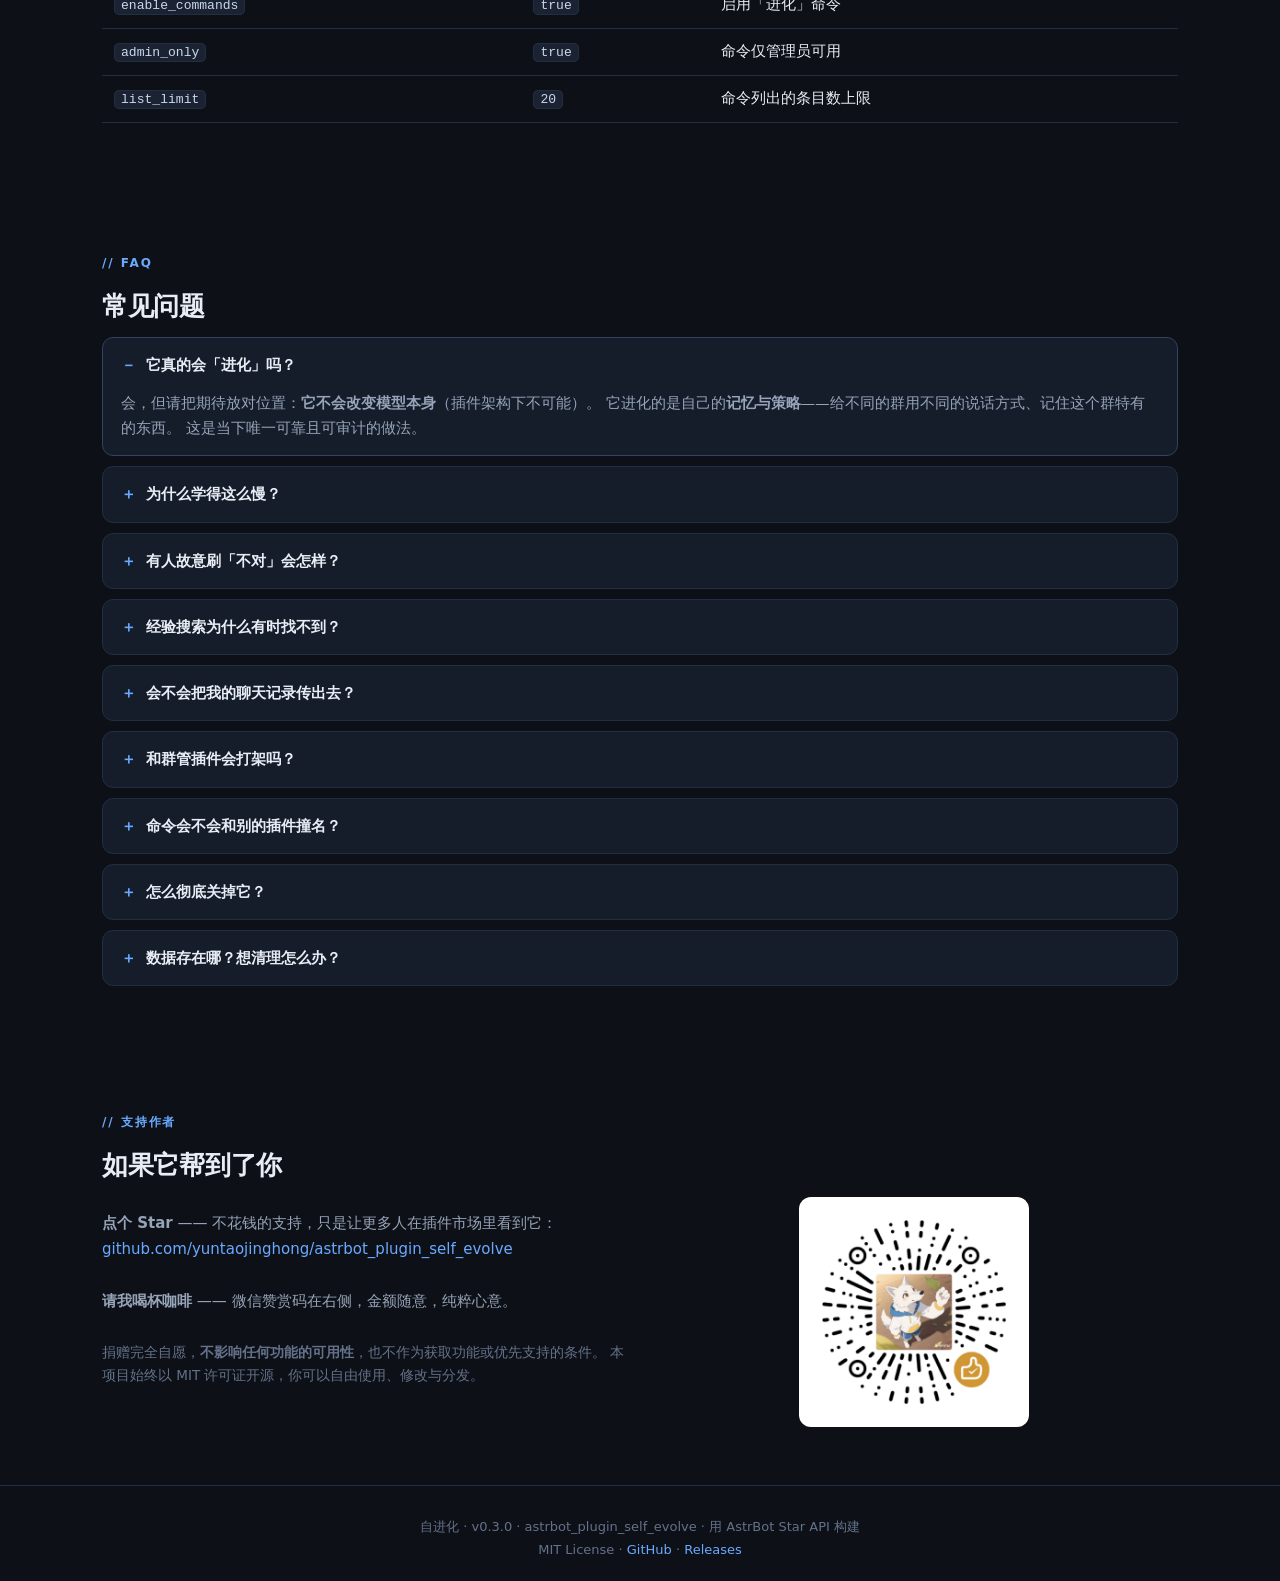
==== commit 4cbd2e1f: "下载入口改成直链，顺带修好测试的跑法 ## 一、下载入口  站点上的「下载最新版」以前指向 Release 页面，点进去还要再找一次文件。 现在改成 `releases/latest/download" ====
--- a/docs/index.html
+++ b/docs/index.html
@@ -209,10 +209,10 @@
       <div class="btns">
         <a class="btn primary" href="#install">开始安装 →</a>
         <a class="btn" href="#safety">先看安全护栏</a>
-        <a class="btn" href="https://github.com/yuntaojinghong/astrbot_plugin_self_evolve/releases/latest" target="_blank">下载最新版</a>
+        <a class="btn" href="https://github.com/yuntaojinghong/astrbot_plugin_self_evolve/releases/latest/download/astrbot_plugin_self_evolve.zip" target="_blank">下载最新版 ↓</a>
       </div>
       <div class="stats">
-        <div class="stat"><div class="v">145</div><div class="l">离线回归测试</div></div>
+        <div class="stat"><div class="v">220</div><div class="l">离线回归测试</div></div>
         <div class="stat"><div class="v">5</div><div class="l">策略维度</div></div>
         <div class="stat"><div class="v">25</div><div class="l">可调配置项</div></div>
         <div class="stat"><div class="v">±20%</div><div class="l">风格偏移上限</div></div>
